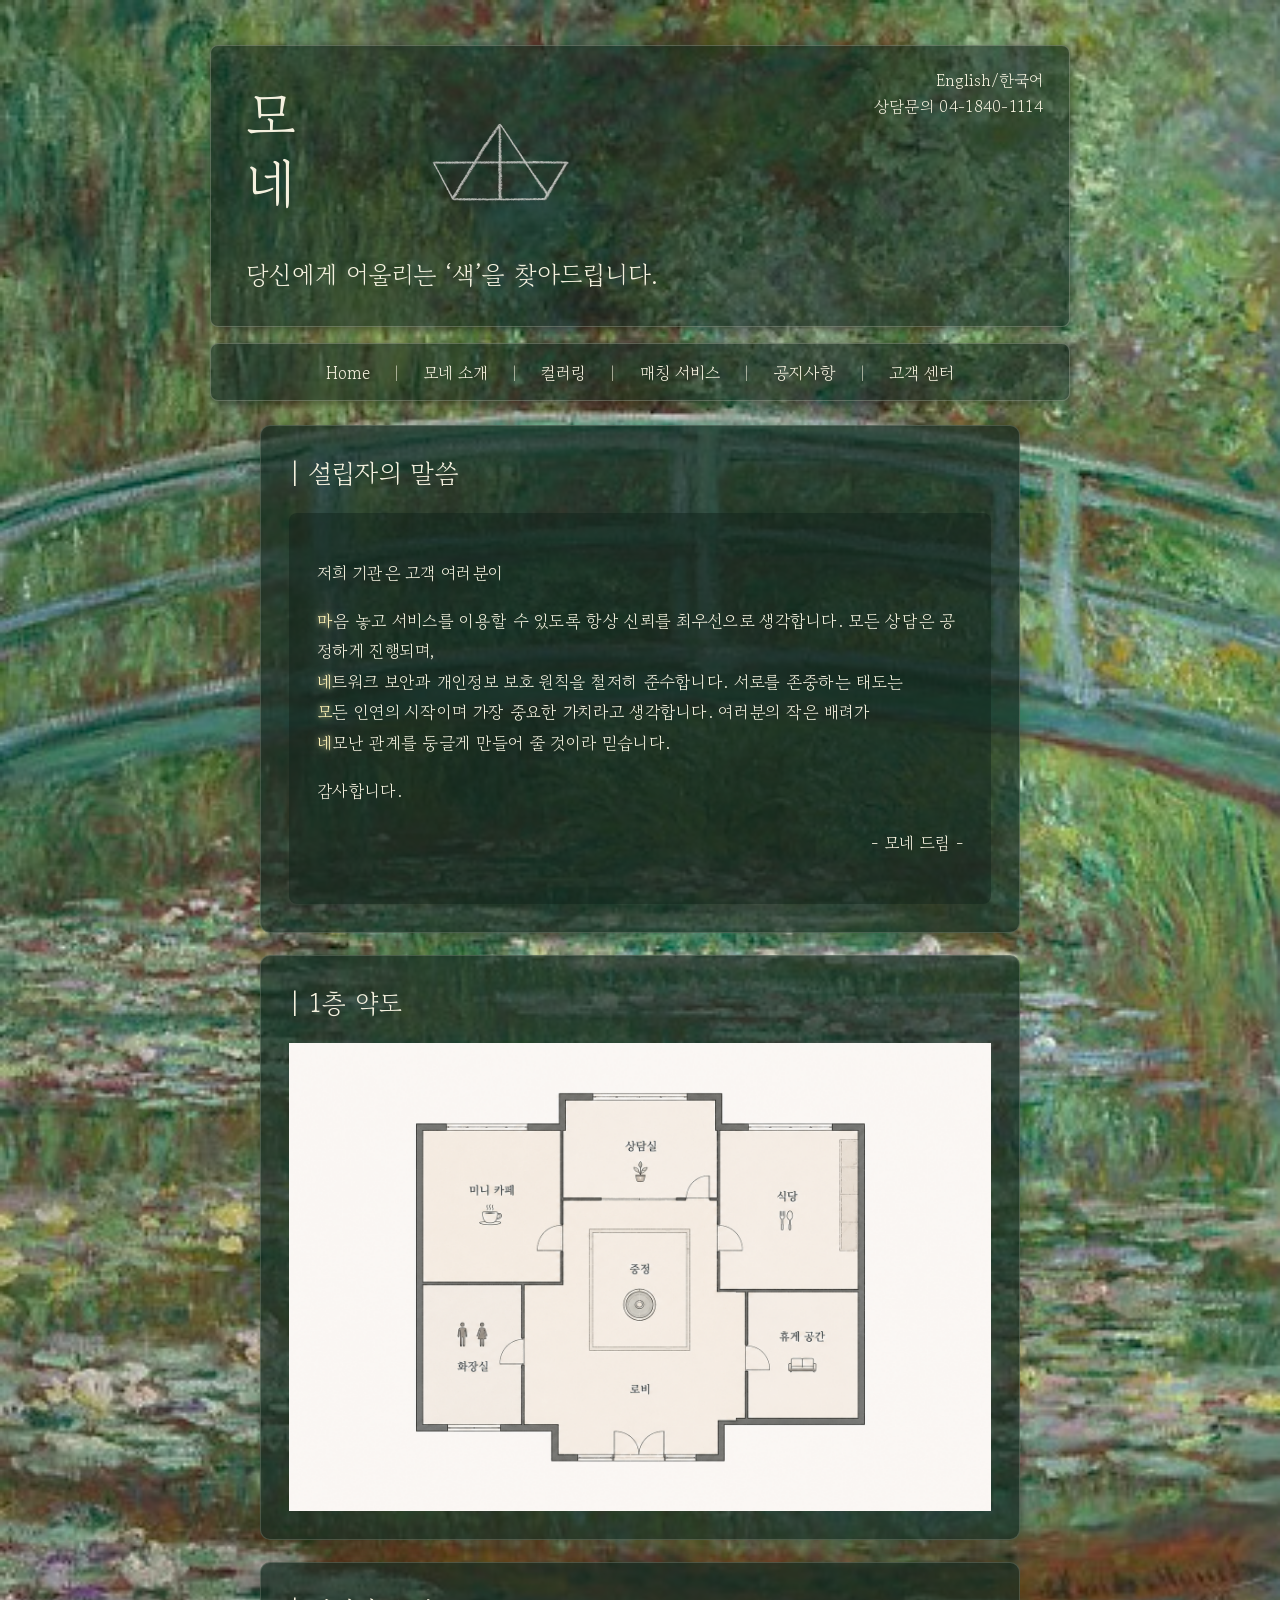
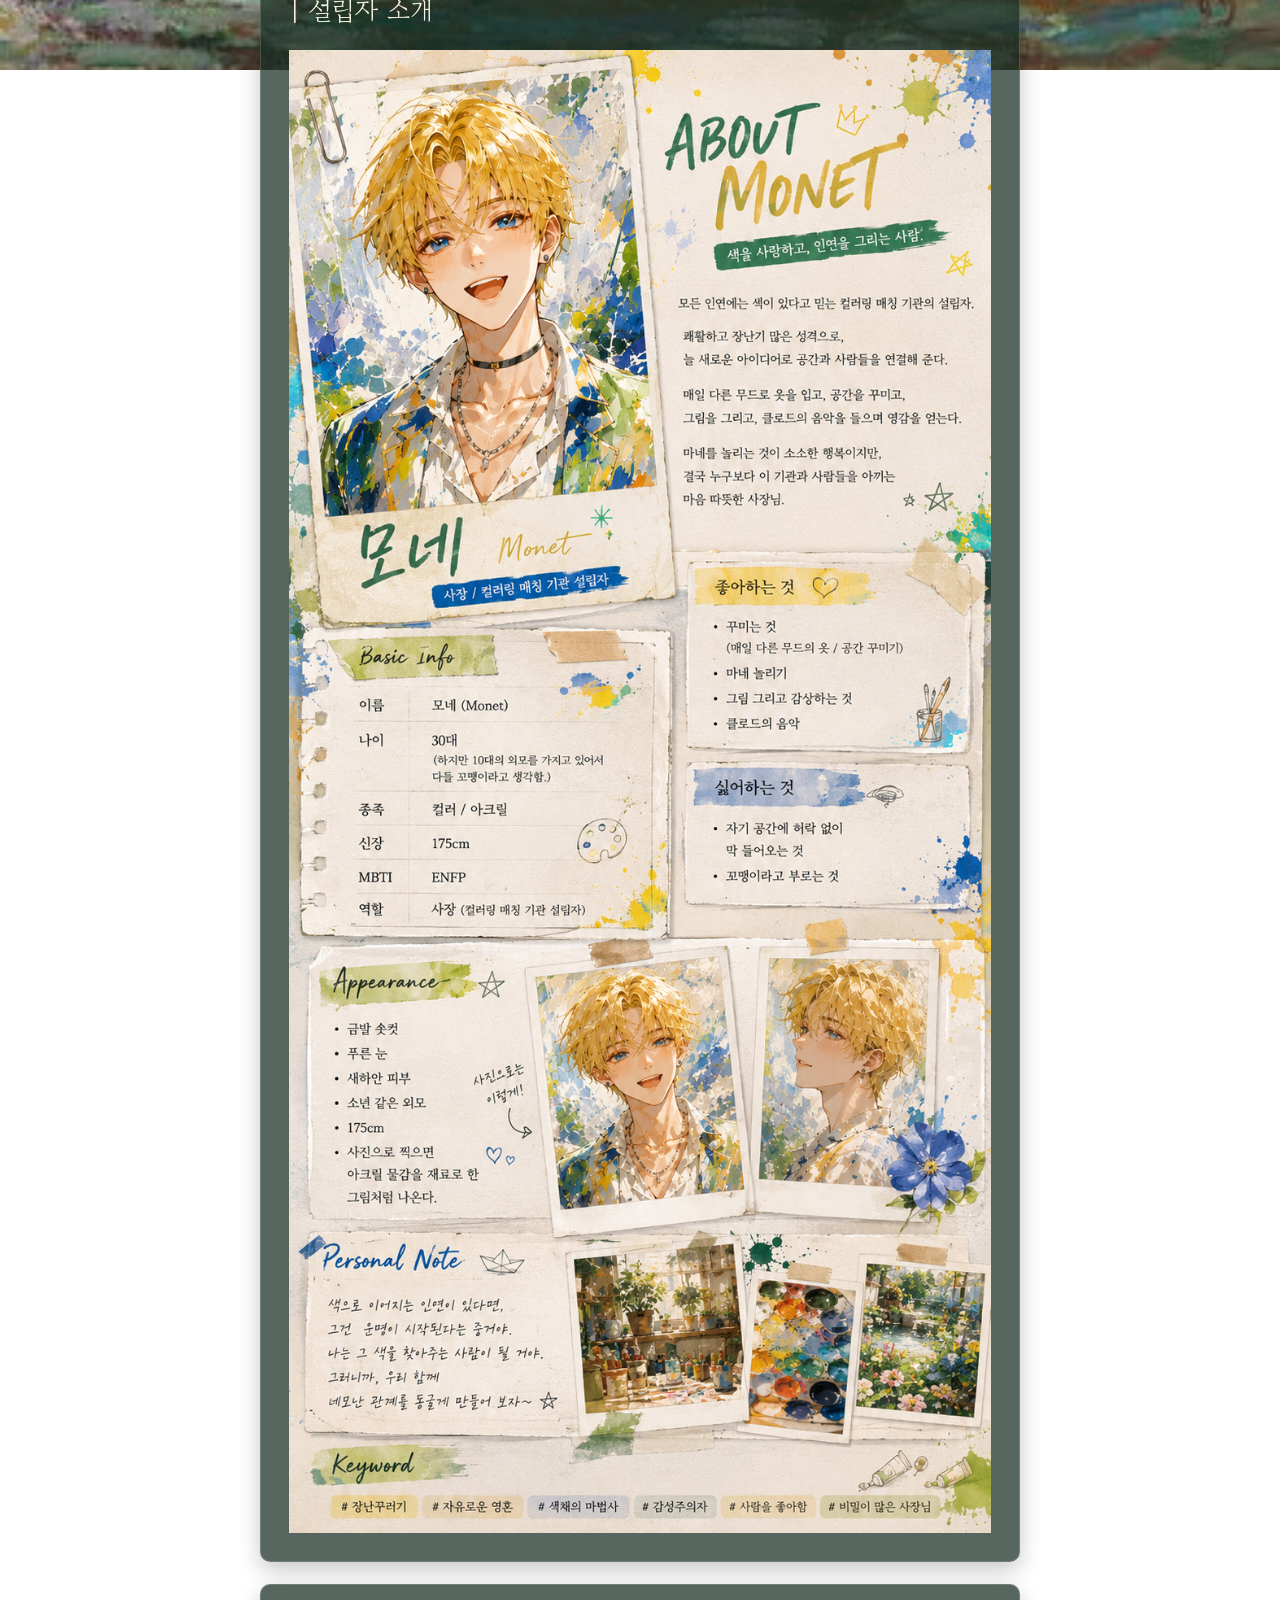
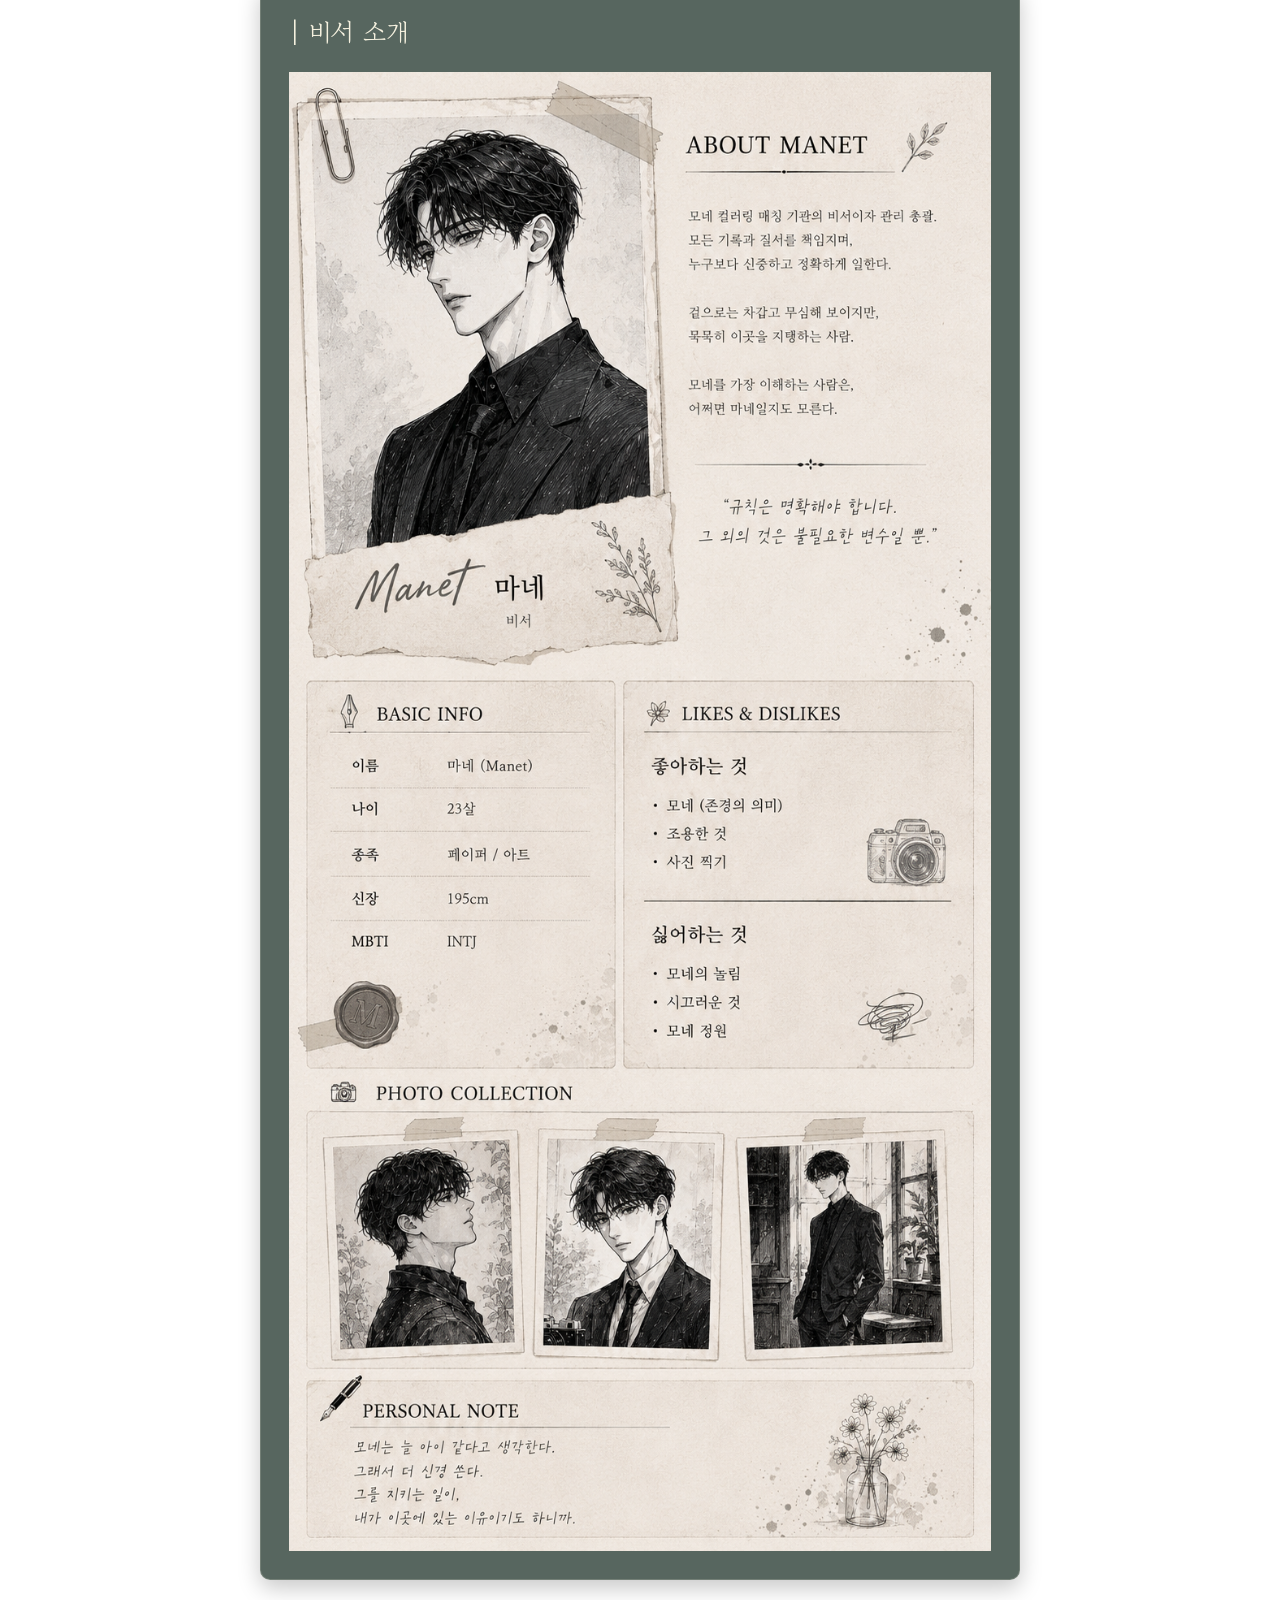
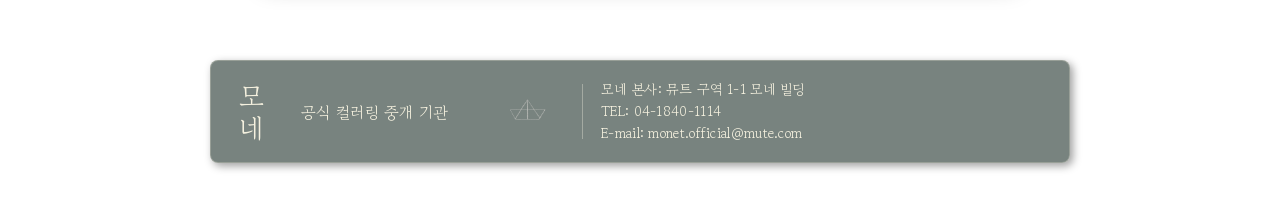
==== about.html @ 0fcdbda3 "Create about.html" ====
<!DOCTYPE html>
<html lang="ko">
<head>
  <meta charset="UTF-8" />
  <meta name="viewport" content="width=device-width, initial-scale=1.0" />
  <title>모네 소개</title>

  <link rel="preconnect" href="https://fonts.googleapis.com">
  <link rel="preconnect" href="https://fonts.gstatic.com" crossorigin>
  <link href="https://fonts.googleapis.com/css2?family=Gowun+Batang:wght@400;700&display=swap" rel="stylesheet">

  <link rel="stylesheet" href="style.css" />
</head>

<body>
  <div class="wrap">

    <header class="panel hero">
      <div class="top-info">
        <button onclick="location.href='language.html'">English/한국어</button><br>
        <span>상담문의 04-1840-1114</span>
      </div>

      <div class="main-logo">모<br>네</div>
      <img class="boat-icon" src="./monet-project/assets/icons/icon-boat.png" alt="종이배">
      <p class="slogan">당신에게 어울리는 ‘색’을 찾아드립니다.</p>
    </header>

    <nav class="panel nav">
      <button onclick="location.href='index.html'">Home</button><span>|</span>
      <button onclick="location.href='about.html'">모네 소개</button><span>|</span>
      <button onclick="location.href='coloring.html'">컬러링</button><span>|</span>
      <button onclick="location.href='matching.html'">매칭 서비스</button><span>|</span>
      <button onclick="location.href='notice.html'">공지사항</button><span>|</span>
      <button onclick="location.href='center.html'">고객 센터</button>
    </nav>

    <section class="monet-about-section">

      <div class="monet-about-card">
        <h2>| 설립자의 말씀</h2>

        <div class="founder-text">
          <p>저희 기관은 고객 여러분이</p>

          <p>
            <span class="secret-spark">마</span>음 놓고 서비스를 이용할 수 있도록 항상 신뢰를 최우선으로 생각합니다.
            모든 상담은 공정하게 진행되며,<br>
            <span class="secret-spark">네</span>트워크 보안과 개인정보 보호 원칙을 철저히 준수합니다.
            서로를 존중하는 태도는<br>
            <span class="secret-spark">모</span>든 인연의 시작이며 가장 중요한 가치라고 생각합니다.
            여러분의 작은 배려가<br>
            <span class="secret-spark">네</span>모난 관계를 둥글게 만들어 줄 것이라 믿습니다.
          </p>

          <p>감사합니다.</p>
          <p class="founder-sign">- 모네 드림 -</p>
        </div>
      </div>

      <div class="monet-about-card">
        <h2>| 1층 약도</h2>
        <div class="image-frame">
          <img src="./monet-project/assets/map/1f-map.png" alt="1층 약도">
        </div>
      </div>

      <div class="monet-about-card">
        <h2>| 설립자 소개</h2>
        <div class="image-frame">
          <img src="./monet-project/assets/profile/profile-monet.png" alt="모네 프로필">
        </div>
      </div>

      <div class="monet-about-card">
        <h2>| 비서 소개</h2>
        <div class="image-frame">
          <img src="./monet-project/assets/profile/profile-manet.png" alt="마네 프로필">
        </div>
      </div>

    </section>

    <footer class="panel footer">
      <div class="footer-logo">모<br>네</div>
      <div>공식 컬러링 중개 기관</div>
      <img class="footer-boat" src="./monet-project/assets/icons/icon-boat.png" alt="">
      <div class="footer-line"></div>
      <div class="footer-info">
        모네 본사: 뮤트 구역 1-1 모네 빌딩<br>
        TEL: 04-1840-1114<br>
        E-mail: monet.official@mute.com
      </div>
    </footer>

  </div>
</body>
</html>
---- style.css ----
* {
  box-sizing: border-box;
}

body {
  margin: 0;
  background: url("monet-project/assets/background/bg-home.png") center top / cover fixed no-repeat;
  font-family: "Gowun Batang", "Batang", serif;
  color: #f5f1df;
  letter-spacing: 0.3px;
}

.wrap {
  width: 860px;
  margin: 45px auto;
}

.panel {
  background: rgba(15, 34, 27, 0.56);
  border: 1px solid rgba(245, 241, 223, 0.25);
  border-radius: 8px;
  box-shadow: 3px 3px 8px rgba(0,0,0,0.38);
}

.hero {
  height: 282px;
  position: relative;
  padding: 35px;
}

.main-logo {
  font-size: 56px;
  line-height: 1.22;
  font-weight: 400;
}

.boat-icon {
  position: absolute;
  left: 160px;
  top: 40px;
  width: 250px;
  opacity: 0.78;
}

.top-info {
  position: absolute;
  right: 26px;
  top: 22px;
  text-align: right;
  font-size: 16px;
  line-height: 1.6;
}

button {
  font-family: inherit;
}

.top-info button,
.nav button,
.link-btn {
  color: inherit;
  background: none;
  border: 0;
  padding: 0;
  cursor: pointer;
  font-size: inherit;
}

.top-info button:hover,
.nav button:hover,
.link-btn:hover {
  text-decoration: underline;
}

.slogan {
  position: absolute;
  left: 35px;
  bottom: 34px;
  margin: 0;
  font-size: 25px;
}

.nav {
  height: 58px;
  margin-top: 16px;
  display: flex;
  justify-content: center;
  align-items: center;
  gap: 23px;
}

.nav button {
  font-size: 17px;
}

.nav span {
  opacity: 0.6;
}

.two-column {
  margin-top: 18px;
  display: grid;
  grid-template-columns: 1.08fr 0.92fr;
  gap: 18px;
}

.box {
  min-height: 230px;
  padding: 22px;
}

h2 {
  margin: 0 0 17px 0;
  font-size: 27px;
  font-weight: 400;
  position: relative;
}

.player-card {
  height: 154px;
  padding: 17px;
  border-radius: 8px;
  background: rgba(224, 235, 218, 0.68);
  color: #24372d;
  display: flex;
  gap: 18px;
  align-items: center;
}

.album-cover {
  width: 122px;
  height: 122px;
  object-fit: cover;
  flex-shrink: 0;
}

.player-info {
  flex: 1;
}

.song-title {
  font-size: 29px;
  margin-bottom: 6px;
}

.composer {
  font-size: 14px;
  text-align: right;
  margin-bottom: 16px;
}

.progress {
  width: 100%;
  height: 4px;
  background: rgba(20, 39, 30, 0.38);
  cursor: pointer;
  overflow: hidden;
}

.progress-fill {
  width: 0%;
  height: 100%;
  background: #1d362a;
}

.controls {
  margin-top: 12px;
  text-align: center;
}

.controls button {
  font-size: 20px;
  color: #24372d;
  background: transparent;
  border: 0;
  cursor: pointer;
  margin: 0 8px;
}

.join-list {
  margin: 0;
  padding-left: 24px;
}

.join-list li {
  margin-bottom: 20px;
  font-size: 17px;
}

.link-btn {
  text-decoration: underline;
}

.small-note {
  margin-top: 20px;
  font-size: 12.5px;
  line-height: 1.9;
  opacity: 0.84;
}

.guide-area {
  margin-top: 18px;
  padding: 24px;
}

.inner-box {
  background: rgba(10, 27, 21, 0.46);
  border: 1px solid rgba(244, 240, 223, 0.14);
  border-radius: 8px;
  padding: 20px 27px;
}

.inner-box ul {
  margin: 0;
  padding-left: 24px;
}

.inner-box li {
  margin-bottom: 12px;
  font-size: 15.5px;
  line-height: 1.75;
}

.footer {
  margin-top: 18px;
  min-height: 102px;
  padding: 18px 28px;
  display: grid;
  grid-template-columns: 44px 175px 70px 1px 1fr;
  gap: 18px;
  align-items: center;
}

.footer-logo {
  font-size: 28px;
  line-height: 1.15;
}

.footer-boat {
  width: 65px;
  opacity: 0.68;
}

.footer-line {
  width: 1px;
  height: 55px;
  background: rgba(244, 240, 223, 0.36);
}

.footer-info {
  font-size: 14px;
  line-height: 1.55;
}

@media (max-width: 900px) {
  .wrap {
    width: 94%;
  }

  .two-column {
    grid-template-columns: 1fr;
  }

  .nav {
    height: auto;
    flex-wrap: wrap;
    padding: 14px 10px;
  }

  .footer {
    grid-template-columns: 1fr;
  }

  .footer-boat,
  .footer-line {
    display: none;
  }
}

.top-info a,
.top-info a:visited {
  color: #f5f1df;
  text-decoration: none;
}

@media (max-width: 900px) {
  .boat-icon {
    left: 50%;
    top: 55px;
    width: 180px;
    transform: translateX(-50%);
  }
}

/*==========================
LOGIN
==========================*/

#loginOverlay,
#errorOverlay,
#loadingOverlay{

position:fixed;
left:0;
top:0;

width:100%;
height:100%;

display:flex;
justify-content:center;
align-items:center;

background:url("./monet-project/assets/background/bg-home.png")
center/cover;

z-index:99999;

}

#errorOverlay,
#loadingOverlay{

display:none;

}

.login-card,
.error-card,
.loading-card{

width:520px;

padding:40px;

background:rgba(35,45,35,.72);

backdrop-filter:blur(8px);

border-radius:16px;

color:#efe7d3;

box-shadow:0 0 30px rgba(0,0,0,.25);

}

.login-title{

display:flex;

align-items:center;

gap:20px;

margin-bottom:20px;

}

.login-logo{

font-size:58px;

line-height:1;

}

.login-boat{

width:110px;

opacity:.9;

}

.login-text{

margin-bottom:30px;

font-size:22px;

line-height:1.5;

}

.login-row{

display:flex;

align-items:center;

gap:15px;

margin:18px 0;

}

.login-row label{

width:80px;

}

.login-row input{

flex:1;

background:transparent;

border:1px solid #ddd;

color:white;

padding:10px;

border-radius:8px;

}

.login-row button{

padding:10px 20px;

background:rgba(255,255,255,.12);

border:1px solid rgba(255,255,255,.3);

color:white;

border-radius:8px;

cursor:pointer;

}

#captchaText{

padding:10px 20px;

background:#efe6d2;

color:#222;

font-weight:bold;

letter-spacing:8px;

}

#loginBtn{

margin-top:25px;

width:100%;

padding:14px;

font-size:20px;

cursor:pointer;

background:#ece2ca;

border:none;

border-radius:8px;

}

.error-card{

background:rgba(140,40,40,.82);

}

.loading-card{

text-align:center;

}

.loadingBoat{

width:90px;

margin-bottom:15px;

}

progress{

width:100%;

height:18px;

}
/* 모바일 로그인 화면 보정 */
@media (max-width: 700px) {
  .login-card {
    width: 88%;
    max-height: 88vh;
    overflow-y: auto;
    padding: 28px 22px;
  }

  .login-logo {
    font-size: 42px;
  }

  .login-boat {
    width: 110px;
  }

  .login-text {
    font-size: 18px;
    margin-bottom: 22px;
  }

  .login-row {
    display: grid;
    grid-template-columns: 70px 1fr;
    gap: 10px;
    margin: 10px 0 !important;
  }

  .login-row label {
    width: auto;
    font-size: 18px;
  }

  .login-row button {
    padding: 9px 12px;
    font-size: 16px;
  }

  .login-row input {
    min-width: 0;
    font-size: 16px;
  }

  #captchaText {
    letter-spacing: 5px;
    padding: 9px 12px;
    font-size: 16px;
  }

  #refreshCaptcha {
    padding: 8px 10px;
  }

  #loginBtn {
    font-size: 18px;
    padding: 12px;
  }

  .error-card,
  .loading-card {
    width: 82%;
    padding: 30px 24px;
  }
}

/* 선택된 버튼 표시 */
.raceBtn.active,
.groupBtn.active {
  background: rgba(245, 241, 223, 0.32);
  border-color: rgba(245, 241, 223, 0.9);
  box-shadow: 0 0 10px rgba(245, 241, 223, 0.25);
  color: #fff8df;
}
/* 모바일 로그인창 정리 */
@media (max-width: 700px) {
  .login-card {
    width: 88%;
    max-height: 86vh;
    overflow-y: auto;
    padding: 32px 26px;
  }

  .login-title {
    gap: 18px;
    margin-bottom: 24px;
  }

  .login-logo {
    font-size: 46px;
  }

  .login-boat {
    width: 110px;
  }

  .login-text {
    font-size: 22px;
    line-height: 1.55;
    margin-bottom: 32px;
  }

  .login-row {
    display: block;
    margin: 22px 0;
  }

  .login-row label {
    display: block;
    width: auto;
    margin-bottom: 10px;
    font-size: 22px;
  }

  .login-row input {
    width: 100%;
    height: 48px;
    font-size: 20px;
  }

  .login-row button {
    width: calc(50% - 6px);
    height: 48px;
    margin-right: 8px;
    margin-bottom: 10px;
    font-size: 20px;
  }

  .login-row button:nth-of-type(2) {
    margin-right: 0;
  }

  .login-card small {
    display: block;
    margin: 6px 0 20px;
    font-size: 16px;
    color: #f5e7ad;
  }

  #captchaText {
    display: inline-flex;
    width: calc(72% - 8px);
    height: 50px;
    align-items: center;
    justify-content: center;
    font-size: 21px;
    letter-spacing: 8px;
  }

  #refreshCaptcha {
    width: 26%;
    height: 50px;
    margin: 0 0 10px 8px;
  }

  #captchaInput {
    width: 100%;
    margin-top: 10px;
  }

  #loginBtn {
    width: 100%;
    margin-top: 26px;
    font-size: 22px;
  }

  .error-card,
  .loading-card {
    width: 84%;
    padding: 32px 26px;
  }
}

/* 선택된 버튼 표시 */
.raceBtn.active,
.groupBtn.active {
  background: rgba(245, 241, 223, 0.34) !important;
  border-color: rgba(245, 241, 223, 0.95) !important;
  color: #fff8df !important;
  box-shadow: inset 0 0 10px rgba(255,255,255,0.25),
              0 0 10px rgba(245,241,223,0.18);
}
/* 모바일 본인인증 compact 버전 */
@media screen and (max-width: 700px) {
  #loginOverlay .login-card {
    width: 86vw !important;
    max-height: none !important;
    padding: 24px 24px !important;
    overflow-y: visible !important;
  }

  #loginOverlay .login-title {
    margin-bottom: 14px !important;
  }

  #loginOverlay .login-logo {
    font-size: 42px !important;
  }

  #loginOverlay .login-boat {
    width: 130px !important;
  }

  #loginOverlay .login-text {
    font-size: 19px !important;
    line-height: 1.45 !important;
    margin-bottom: 20px !important;
  }

  #loginOverlay .login-row {
    display: grid !important;
    grid-template-columns: 72px 1fr 1fr !important;
    gap: 8px !important;
    align-items: center !important;
    margin: 13px 0 !important;
  }

  #loginOverlay .login-row label {
    width: 72px !important;
    font-size: 20px !important;
    margin: 0 !important;
  }

  #loginOverlay .login-row input {
    grid-column: 2 / 4 !important;
    height: 42px !important;
    font-size: 17px !important;
  }

  #loginOverlay .raceBtn,
  #loginOverlay .groupBtn {
    width: 100% !important;
    height: 42px !important;
    font-size: 18px !important;
  }

  #loginOverlay .login-card small {
    display: block !important;
    margin: 6px 0 10px 80px !important;
    font-size: 14px !important;
  }

  #loginOverlay #captchaText {
    grid-column: 2 / 3 !important;
    width: 100% !important;
    height: 42px !important;
    font-size: 18px !important;
    letter-spacing: 5px !important;
  }

  #loginOverlay #refreshCaptcha {
    grid-column: 3 / 4 !important;
    width: 100% !important;
    height: 42px !important;
  }

  #loginOverlay #captchaInput {
    grid-column: 2 / 4 !important;
    width: 100% !important;
    margin-top: 4px !important;
  }

  #loginOverlay #loginBtn {
    margin-top: 18px !important;
    padding: 11px !important;
    font-size: 20px !important;
  }
}
/* 모바일 전체 폰트 축소 */
@media screen and (max-width:700px){

  /* 안내문 */
  #loginOverlay .login-text{
      font-size:17px !important;
      line-height:1.45;
  }

  /* 라벨 (성명, 종족...) */
  #loginOverlay .login-row label{
      font-size:16px !important;
  }

  /* 버튼 */
  #loginOverlay .raceBtn,
  #loginOverlay .groupBtn{
      font-size:16px !important;
  }

  /* 입력창 */
  #loginOverlay input{
      font-size:16px !important;
  }

  /* 인증번호 */
  #captchaText{
      font-size:18px !important;
      letter-spacing:4px !important;
  }

  /* 확인 버튼 */
  #loginBtn{
      font-size:18px !important;
  }

  /* 안내 문구 */
  #loginOverlay small{
      font-size:13px !important;
  }

  /* 모네 글씨 */
  .login-logo{
      font-size:38px !important;
  }
}
#loginBtn{
    display:block;
    margin:28px auto 0;
    background:transparent;
    border:none;
    color:#f6f0df;
    font-size:22px;
    font-family:'Gowun Batang', serif;
    letter-spacing:2px;
    cursor:pointer;
    transition:.25s;
}

#loginBtn::after{
    content:"";
    display:block;
    width:60px;
    height:1px;
    margin:6px auto 0;
    background:#f6f0df;
    transition:.25s;
}

#loginBtn:hover{
    opacity:.75;
}

#loginBtn:hover::after{
    width:90px;
}
#loadingOverlay .loading-card {
  width: 360px !important;
  padding: 34px 36px !important;
  border-radius: 14px !important;
  background: rgba(20, 39, 31, 0.68) !important;
  border: 1px solid rgba(246, 240, 223, 0.25) !important;
  backdrop-filter: blur(8px) !important;
}

#loadingOverlay .loadingBoat {
  width: 115px !important;
  opacity: 0.86;
}

#loadingOverlay h3 {
  margin: 12px 0 16px !important;
  font-weight: 400 !important;
  letter-spacing: 1px !important;
}

#loadingOverlay progress {
  appearance: none;
  -webkit-appearance: none;
  width: 100% !important;
  height: 16px !important;
  border: 1px solid rgba(246, 240, 223, 0.55) !important;
  border-radius: 999px !important;
  overflow: hidden !important;
  background: rgba(246, 240, 223, 0.12) !important;
}

#loadingOverlay progress::-webkit-progress-bar {
  background: rgba(246, 240, 223, 0.12);
}

#loadingOverlay progress::-webkit-progress-value {
  background: linear-gradient(
    90deg,
    rgba(246, 240, 223, 0.45),
    rgba(246, 240, 223, 0.95)
  );
  border-radius: 999px;
}
/* ===== 모네 소개 페이지 ===== */

.monet-about-section {
  width: min(92%, 760px);
  margin: 24px auto 80px;
}

.monet-about-card {
  width: 100%;
  margin: 22px auto;
  padding: 28px;
  border-radius: 10px;
  background: rgba(23, 43, 34, 0.72);
  border: 1px solid rgba(245, 241, 223, 0.18);
  box-shadow: 0 8px 22px rgba(0,0,0,0.22);
  overflow: hidden;
}

.monet-about-card h2 {
  margin: 0 0 22px;
  color: #f5f1df;
  font-size: 26px;
  font-weight: 400;
}

.founder-text {
  padding: 28px;
  border-radius: 8px;
  background: rgba(16, 34, 27, 0.48);
  color: #f5f1df;
  line-height: 1.8;
  font-size: 17px;
  overflow: hidden;
}

.founder-sign {
  text-align: right;
  margin-top: 22px;
}

.secret-spark {
  color: #fff4b8;
  text-shadow:
    0 0 5px rgba(255,244,184,0.8),
    0 0 12px rgba(255,244,184,0.5);
  cursor: pointer;
  animation: secretSpark 1.6s infinite alternate;
}

@keyframes secretSpark {
  from {
    opacity: 0.65;
    text-shadow: 0 0 3px rgba(255,244,184,0.5);
  }
  to {
    opacity: 1;
    text-shadow:
      0 0 8px rgba(255,244,184,0.95),
      0 0 18px rgba(255,244,184,0.6);
  }
}

.image-frame {
  width: 100%;
  background: rgba(245, 241, 223, 0.08);
  overflow: hidden;
  display: flex;
  justify-content: center;
  align-items: center;
}

.image-frame img {
  display: block;
  width: 100%;
  max-width: 100%;
  height: auto;
}

.portrait-frame img {
  width: 100%;
  object-fit: contain;
}

@media screen and (max-width: 700px) {
  .monet-about-section {
    width: 92%;
    margin-top: 18px;
  }

  .monet-about-card {
    padding: 18px;
    margin: 18px auto;
  }

  .monet-about-card h2 {
    font-size: 22px;
  }

  .founder-text {
    padding: 20px;
    font-size: 14px;
    line-height: 1.75;
  }
}
.hidden-page {
  display: none !important;
}

.page-section {
  width: min(92%, 760px);
  margin: 24px auto 80px;
}
.hidden-page {
  display: none !important;
}

#monetAboutSection {
  width: 100%;
  margin: 22px auto 80px;
}

#monetAboutSection.active-page {
  display: block
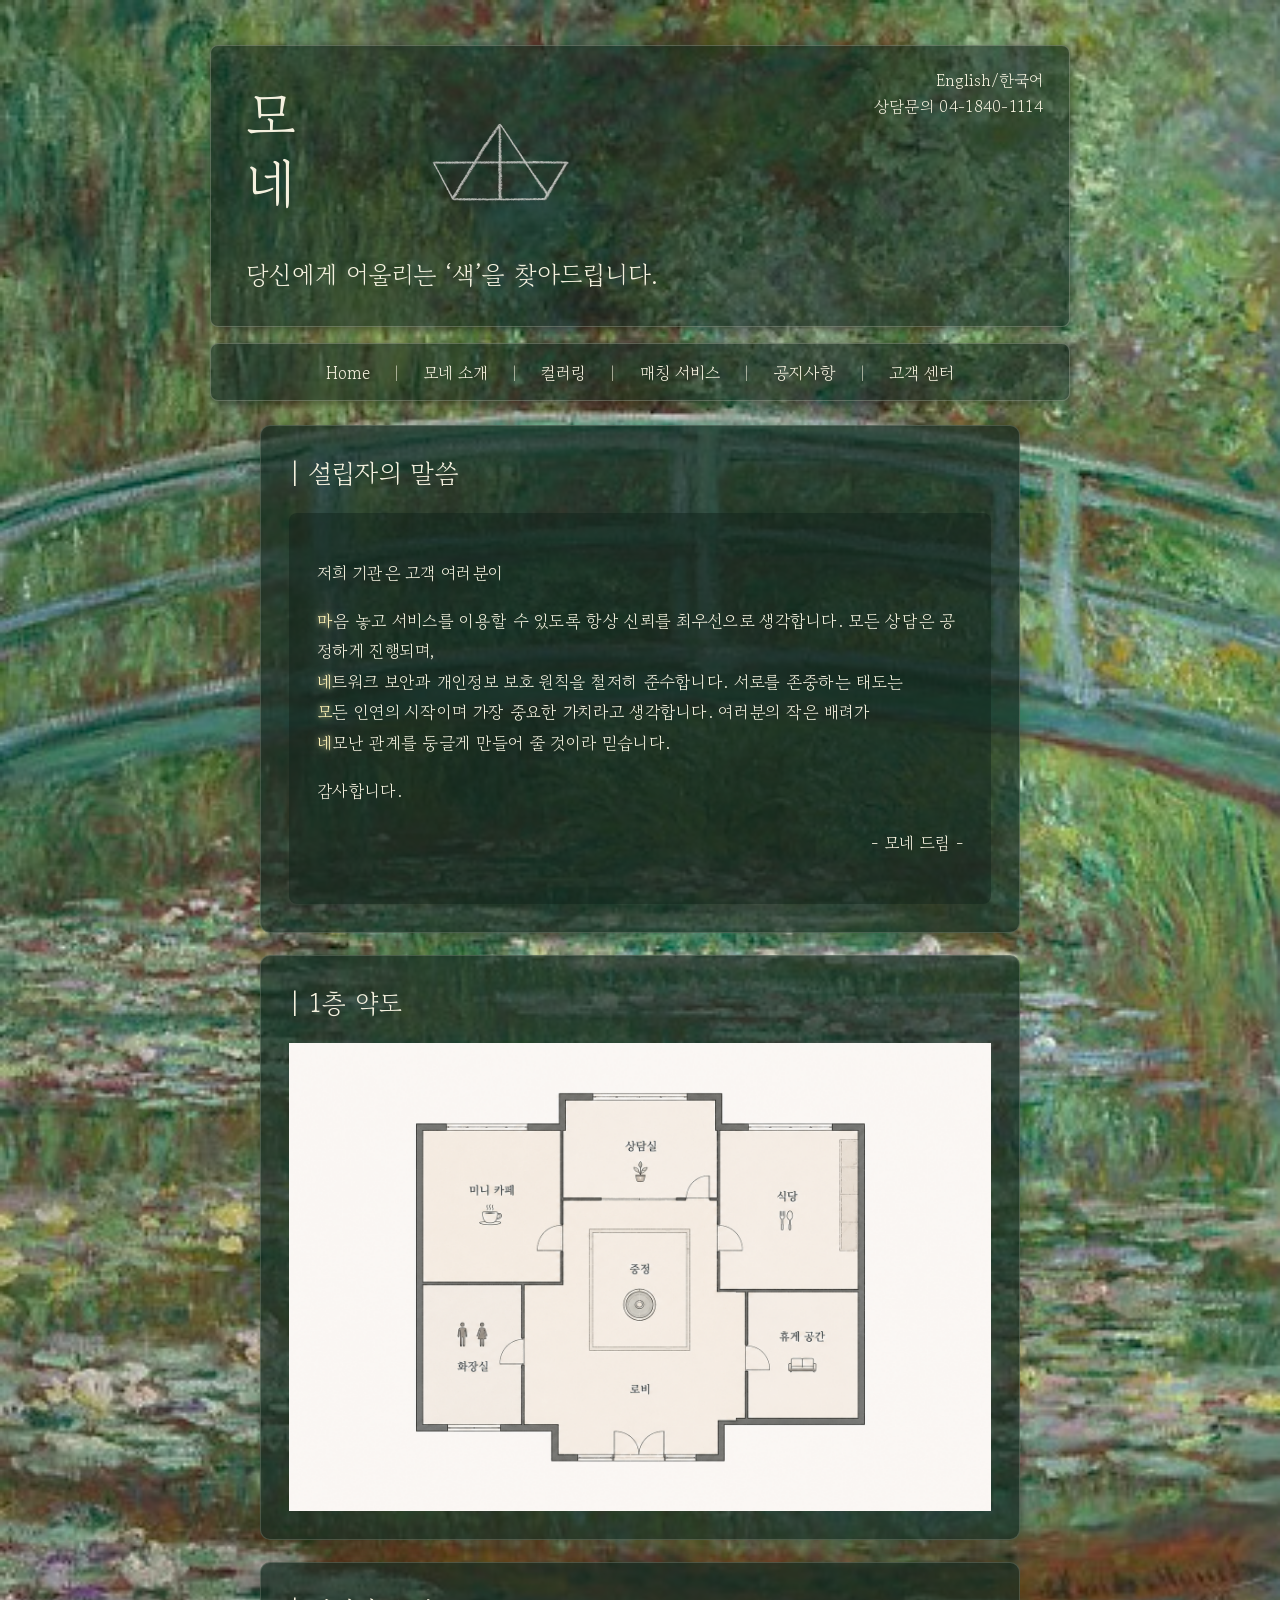
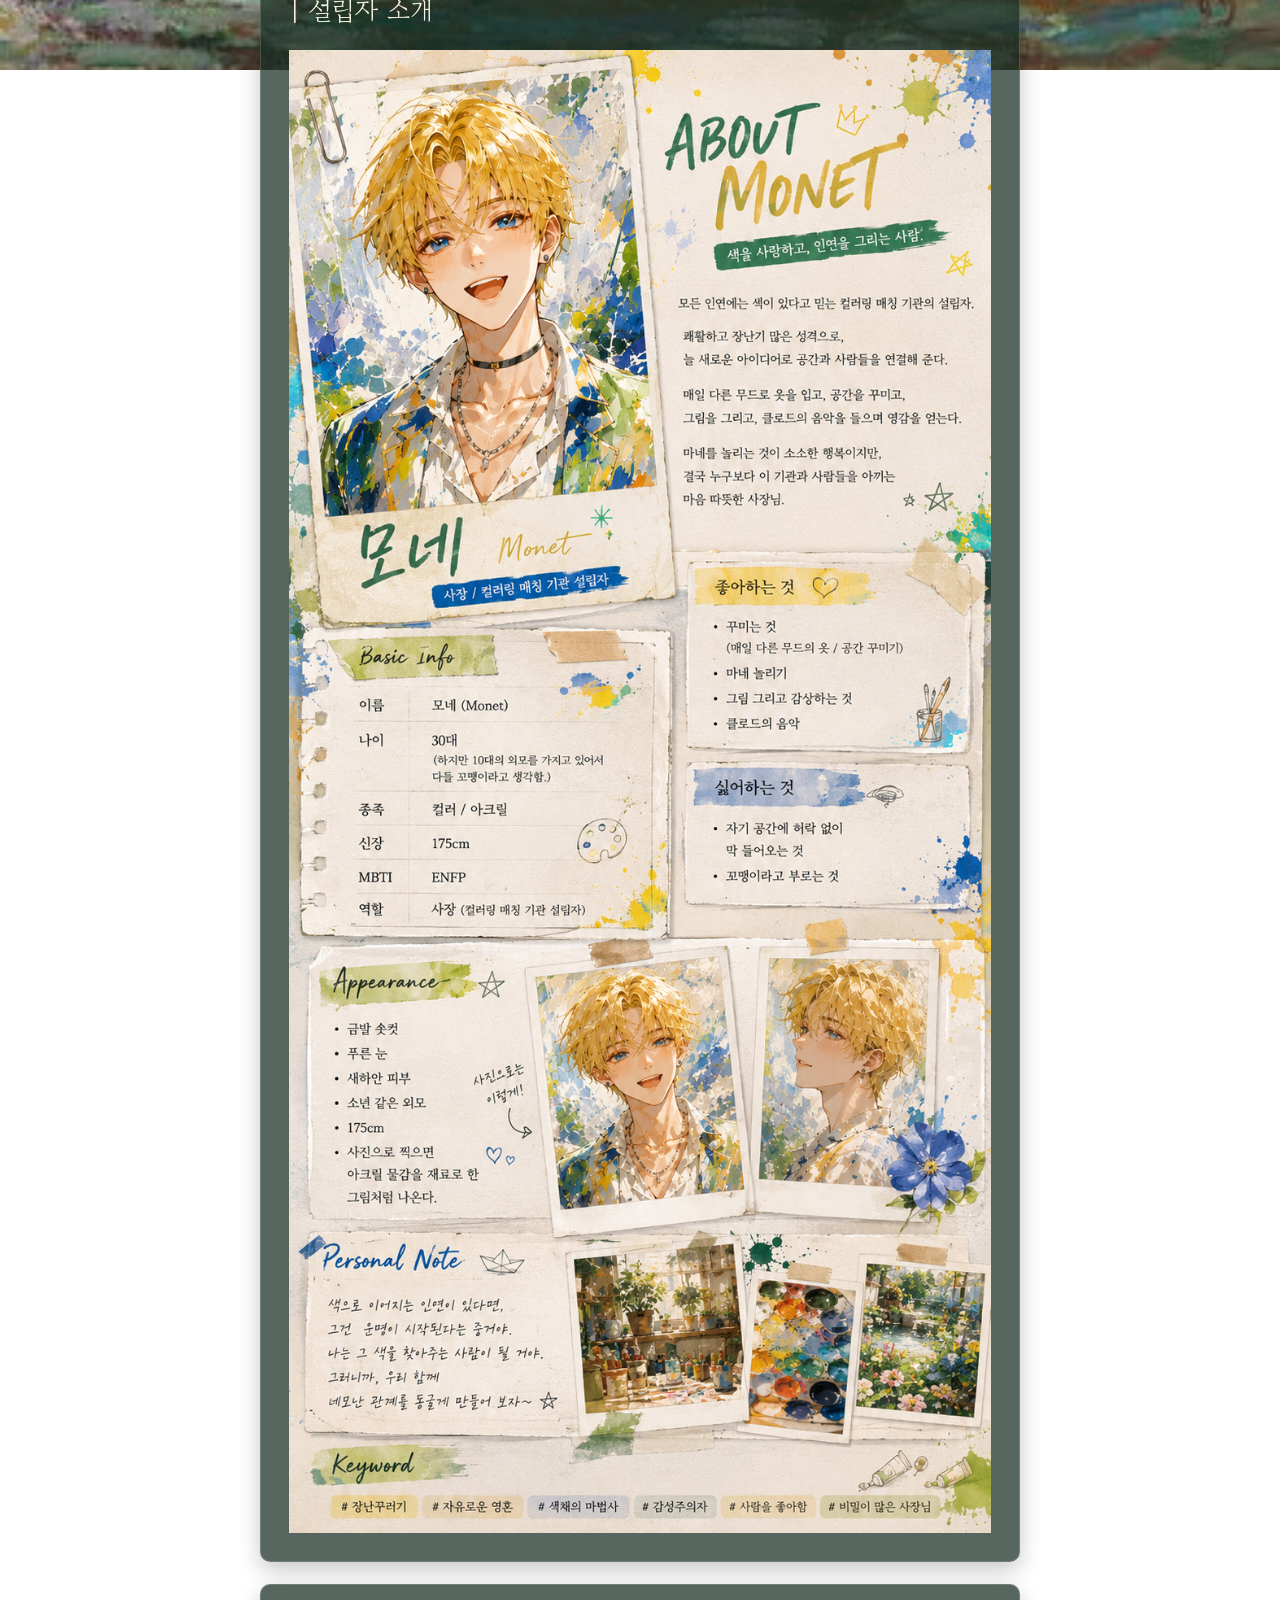
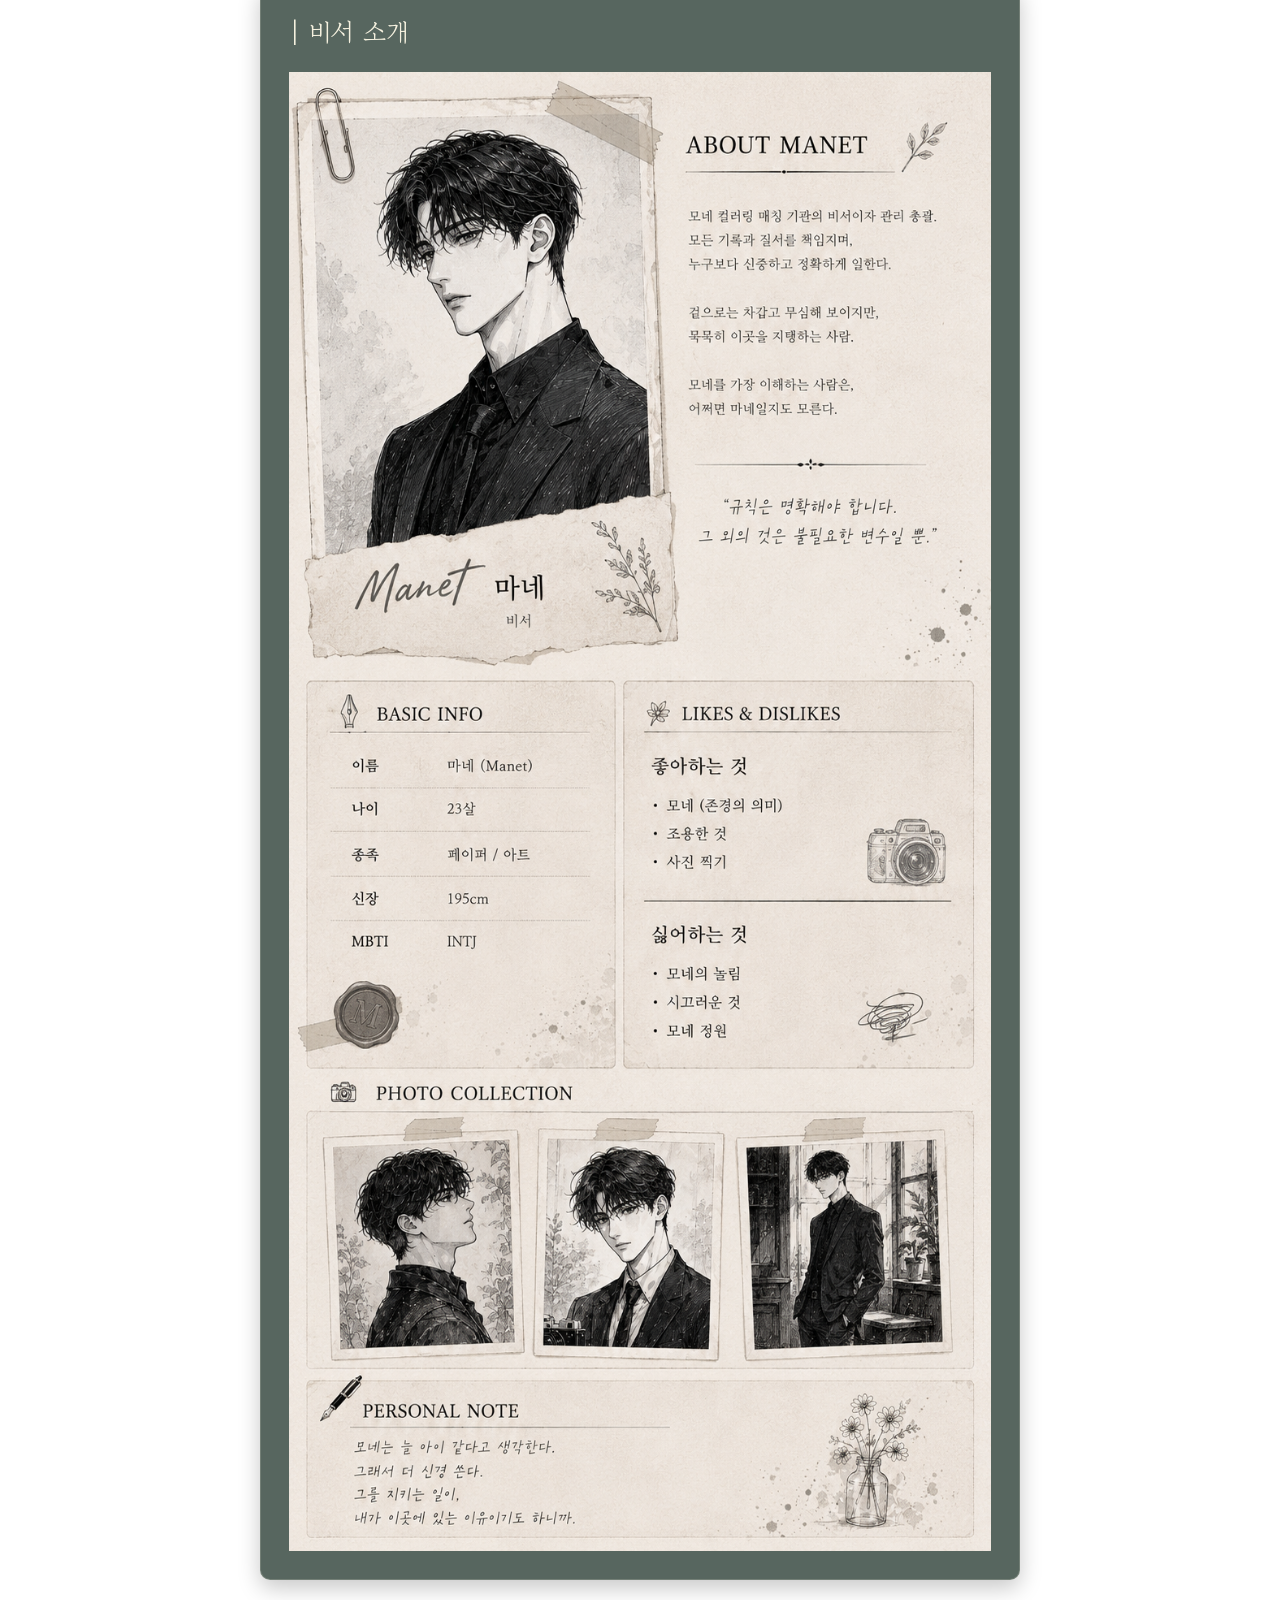
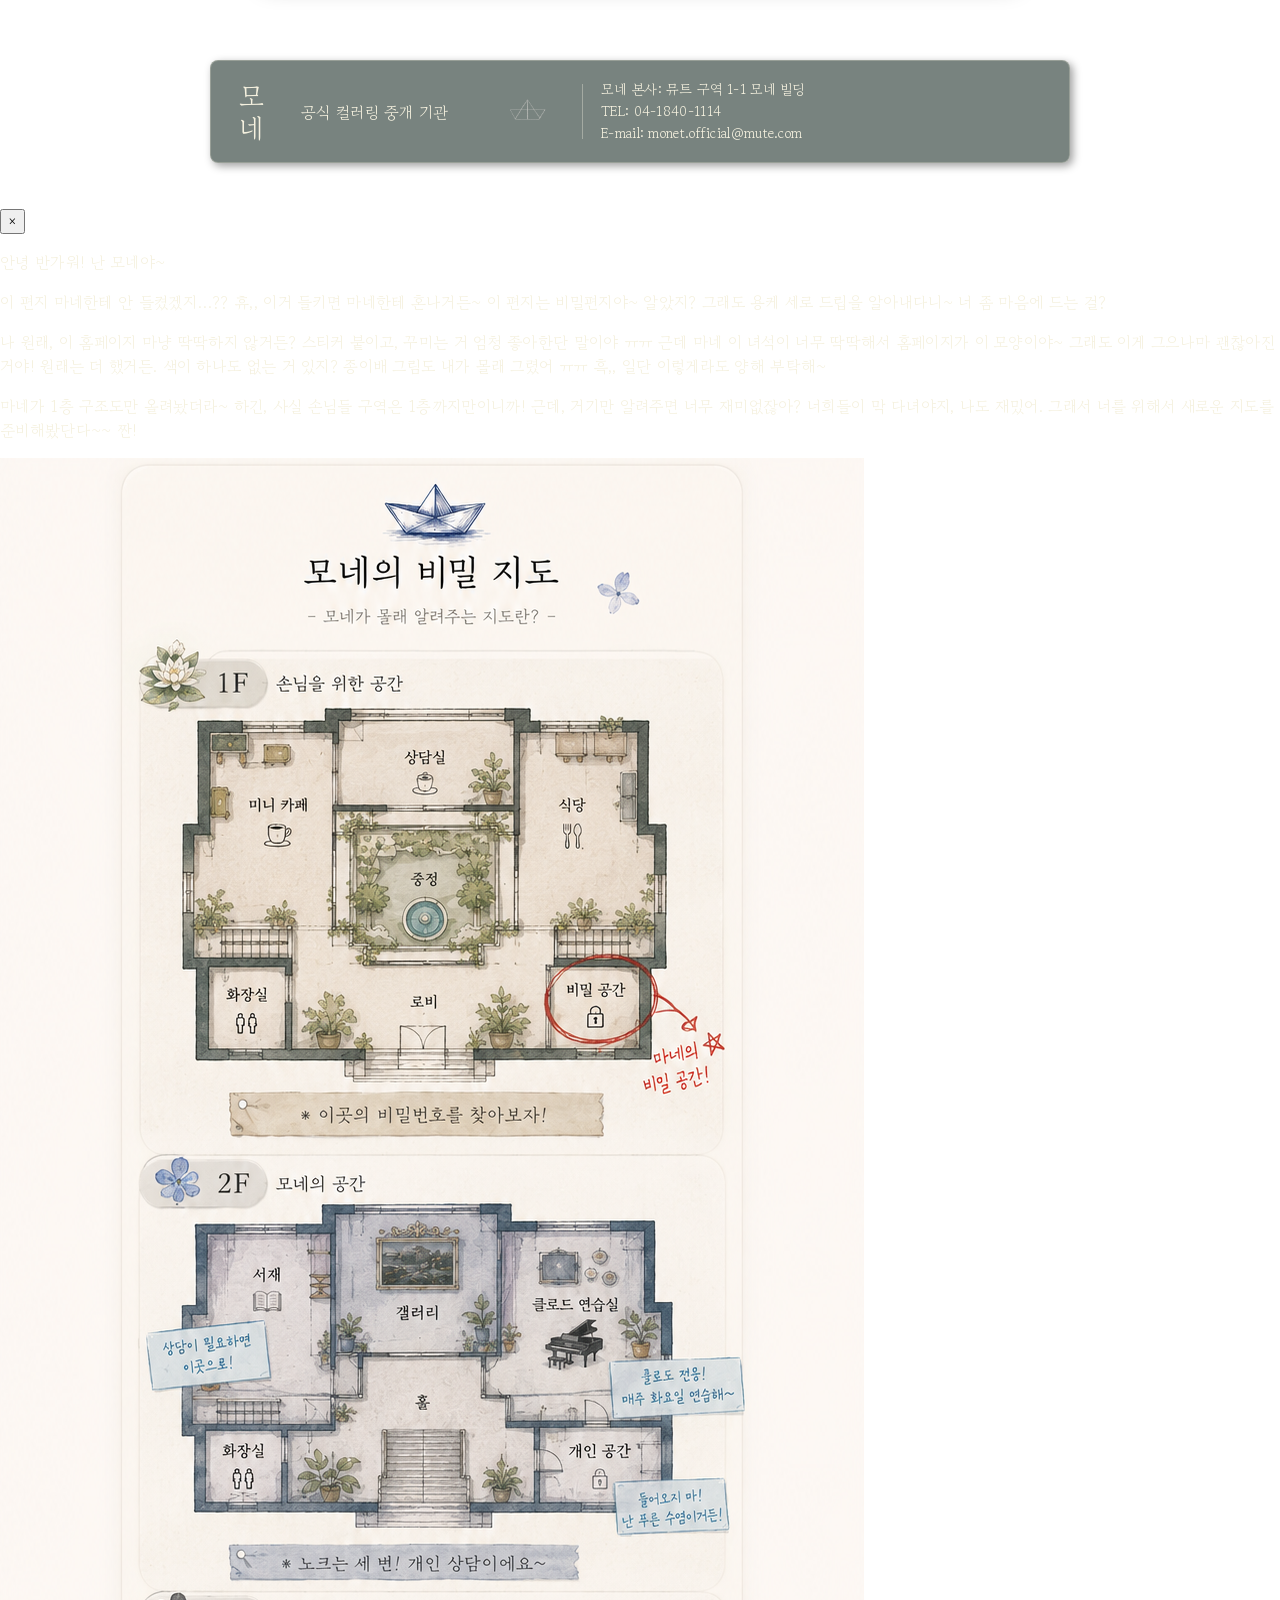
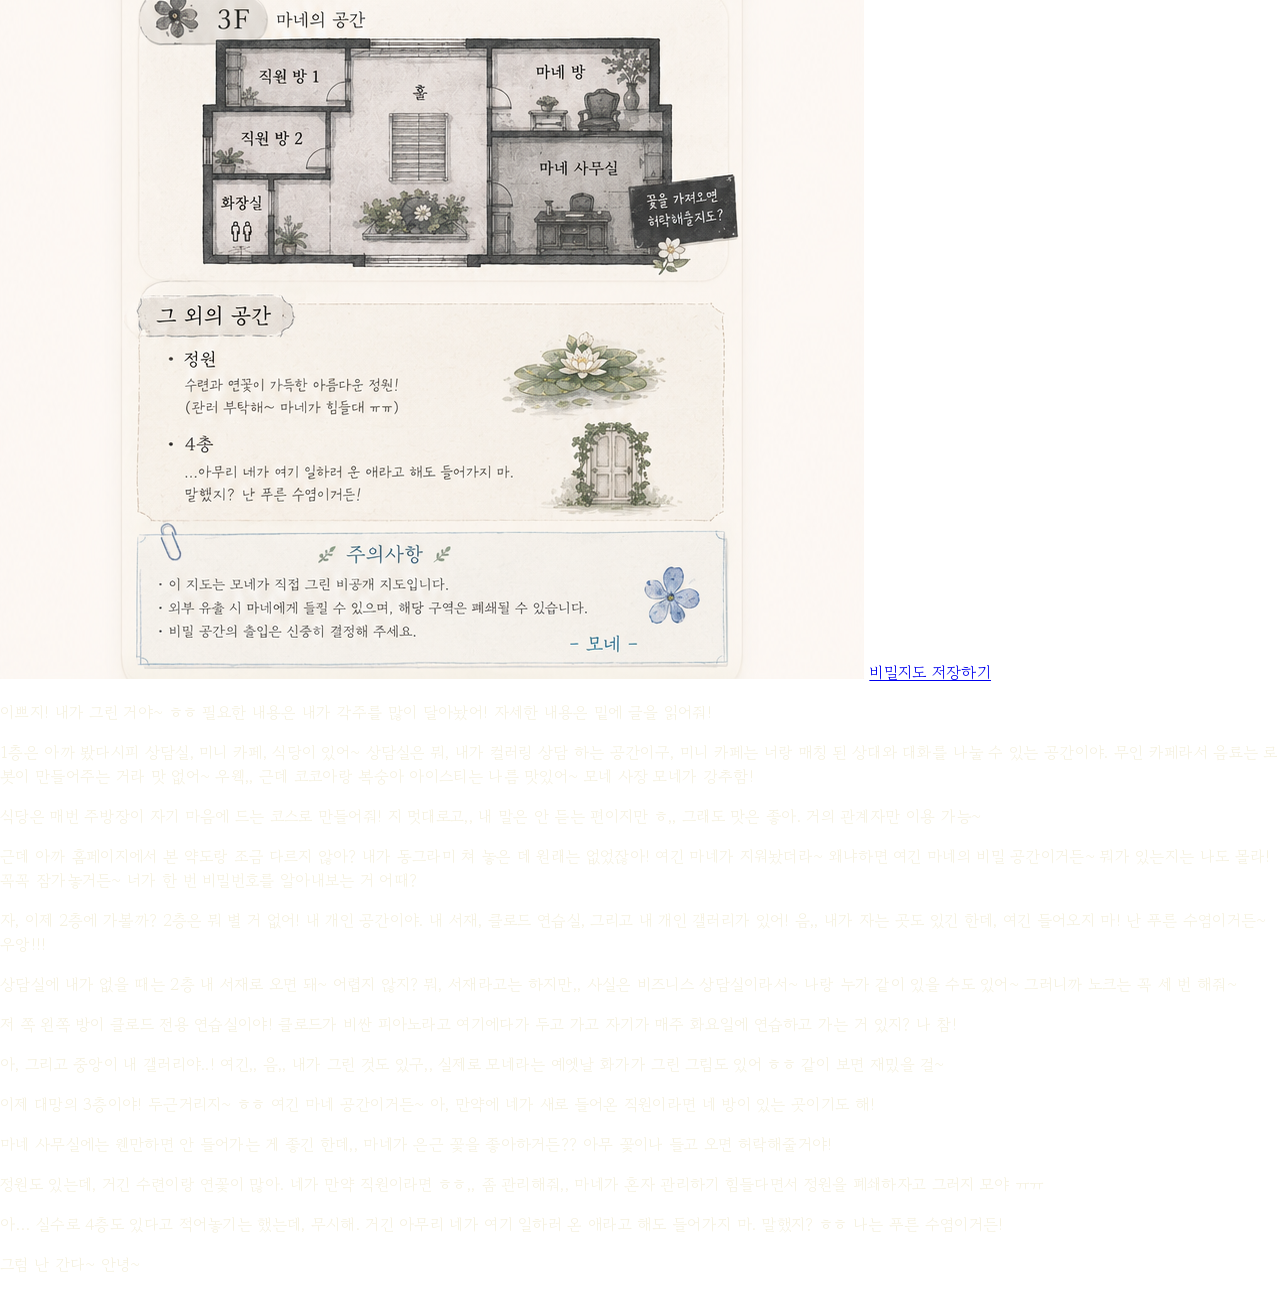
==== commit 258c1755: "Update about.html" ====
--- a/about.html
+++ b/about.html
@@ -94,5 +94,56 @@
     </footer>
 
   </div>
+  <div id="letterPopup" class="letter-popup hidden-letter">
+  <div class="letter-dark"></div>
+
+  <div class="letter-wrap">
+    <button id="closeLetter" class="letter-x">×</button>
+
+    <div class="letter-paper">
+      <div class="letter-content">
+        <p>안녕 반가워! 난 모네야~</p>
+
+        <p>이 편지 마네한테 안 들켰겠지…?? 휴,, 이거 들키면 마네한테 혼나거든~ 이 편지는 비밀편지야~ 알았지? 그래도 용케 세로 드립을 알아내다니~ 너 좀 마음에 드는 걸?</p>
+
+        <p>나 원래, 이 홈페이지 마냥 딱딱하지 않거든? 스티커 붙이고, 꾸미는 거 엄청 좋아한단 말이야 ㅠㅠ 근데 마네 이 녀석이 너무 딱딱해서 홈페이지가 이 모양이야~ 그래도 이게 그으나마 괜찮아진 거야! 원래는 더 했거든. 색이 하나도 없는 거 있지? 종이배 그림도 내가 몰래 그렸어 ㅠㅠ 흑,, 일단 이렇게라도 양해 부탁해~</p>
+
+        <p>마네가 1층 구조도만 올려놨더라~ 하긴, 사실 손님들 구역은 1층까지만이니까! 근데, 거기만 알려주면 너무 재미없잖아? 너희들이 막 다녀야지, 나도 재밌어. 그래서 너를 위해서 새로운 지도를 준비해봤단다~~ 짠!</p>
+
+        <img class="secret-map-img" src="./monet-project/assets/map/monet-secret-map.png" alt="모네의 비밀 지도">
+
+        <a class="map-download" href="./monet-project/assets/map/monet-secret-map.png" download>
+          비밀지도 저장하기
+        </a>
+
+        <p>이쁘지! 내가 그린 거야~ ㅎㅎ 필요한 내용은 내가 각주를 많이 달아놨어! 자세한 내용은 밑에 글을 읽어줘!</p>
+
+        <p>1층은 아까 봤다시피 상담실, 미니 카페, 식당이 있어~ 상담실은 뭐, 내가 컬러링 상담 하는 공간이구, 미니 카페는 너랑 매칭 된 상대와 대화를 나눌 수 있는 공간이야. 무인 카페라서 음료는 로봇이 만들어주는 거라 맛 없어~ 우웩,, 근데 코코아랑 복숭아 아이스티는 나름 맛있어~ 모네 사장 모네가 강추함!</p>
+
+        <p>식당은 매번 주방장이 자기 마음에 드는 코스로 만들어줘! 지 멋대로고,, 내 말은 안 듣는 편이지만 ㅎ,, 그래도 맛은 좋아. 거의 관계자만 이용 가능~</p>
+
+        <p>근데 아까 홈페이지에서 본 약도랑 조금 다르지 않아? 내가 동그라미 쳐 놓은 데 원래는 없었잖아! 여긴 마네가 지워놨더라~ 왜냐하면 여긴 마네의 비밀 공간이거든~ 뭐가 있는지는 나도 몰라! 꼭꼭 잠가놓거든~ 너가 한 번 비밀번호를 알아내보는 거 어때?</p>
+
+        <p>자, 이제 2층에 가볼까? 2층은 뭐 별 거 없어! 내 개인 공간이야. 내 서재, 클로드 연습실, 그리고 내 개인 갤러리가 있어! 음,, 내가 자는 곳도 있긴 한데, 여긴 들어오지 마! 난 푸른 수염이거든~ 우앙!!!</p>
+
+        <p>상담실에 내가 없을 때는 2층 내 서재로 오면 돼~ 어렵지 않지? 뭐, 서재라고는 하지만,, 사실은 비즈니스 상담실이라서~ 나랑 누가 같이 있을 수도 있어~ 그러니까 노크는 꼭 세 번 해줘~</p>
+
+        <p>저 쪽 왼쪽 방이 클로드 전용 연습실이야! 클로드가 비싼 피아노라고 여기에다가 두고 가고 자기가 매주 화요일에 연습하고 가는 거 있지? 나 참!</p>
+
+        <p>아, 그리고 중앙이 내 갤러리야..! 여긴,, 음,, 내가 그린 것도 있구,, 실제로 모네라는 예엣날 화가가 그린 그림도 있어 ㅎㅎ 같이 보면 재밌을 걸~</p>
+
+        <p>이제 대망의 3층이야! 두근거리지~ ㅎㅎ 여긴 마네 공간이거든~ 아, 만약에 네가 새로 들어온 직원이라면 네 방이 있는 곳이기도 해!</p>
+
+        <p>마네 사무실에는 웬만하면 안 들어가는 게 좋긴 한데,, 마네가 은근 꽃을 좋아하거든?? 아무 꽃이나 들고 오면 허락해줄거야!</p>
+
+        <p>정원도 있는데, 거긴 수련이랑 연꽃이 많아. 네가 만약 직원이라면 ㅎㅎ,, 좀 관리해줘,, 마네가 혼자 관리하기 힘들다면서 정원을 폐쇄하자고 그러지 모야 ㅠㅠ</p>
+
+        <p>아… 실수로 4층도 있다고 적어놓기는 했는데, 무시해. 거긴 아무리 네가 여기 일하러 온 애라고 해도 들어가지 마. 말했지? ㅎㅎ 나는 푸른 수염이거든!</p>
+
+        <p>그럼 난 간다~ 안녕~</p>
+      </div>
+    </div>
+  </div>
+</div>
 </body>
 </html>
--- a/style.css
+++ b/style.css
@@ -1004,3 +1004,62 @@
 
 #monetAboutSection.active-page {
   display: block
+/* about.html 전용 */
+.monet-about-section {
+  width: 100%;
+  margin: 22px auto 80px;
+}
+
+.monet-about-card {
+  width: 100%;
+  margin: 22px auto;
+  padding: 28px;
+  border-radius: 8px;
+  background: rgba(15, 34, 27, 0.58);
+  border: 1px solid rgba(245, 241, 223, 0.22);
+  box-shadow: 3px 3px 8px rgba(0,0,0,0.35);
+  overflow: hidden;
+}
+
+.monet-about-card h2 {
+  margin: 0 0 22px;
+  font-size: 27px;
+  font-weight: 400;
+}
+
+.founder-text {
+  padding: 28px;
+  border-radius: 8px;
+  background: rgba(10, 27, 21, 0.46);
+  border: 1px solid rgba(244, 240, 223, 0.14);
+  line-height: 1.8;
+  font-size: 16px;
+}
+
+.founder-sign {
+  text-align: right;
+}
+
+.image-frame {
+  width: 100%;
+  overflow: hidden;
+}
+
+.image-frame img {
+  width: 100%;
+  max-width: 100%;
+  height: auto;
+  display: block;
+}
+
+.secret-spark {
+  color: #fff4b8;
+  cursor: pointer;
+  animation: secretSpark 1.3s infinite alternate;
+  text-shadow: 0 0 8px rgba(255,244,184,.9);
+}
+
+@keyframes secretSpark {
+  from { opacity: .55; }
+  to { opacity: 1; text-shadow: 0 0 16px rgba(255,244,184,1); }
+}
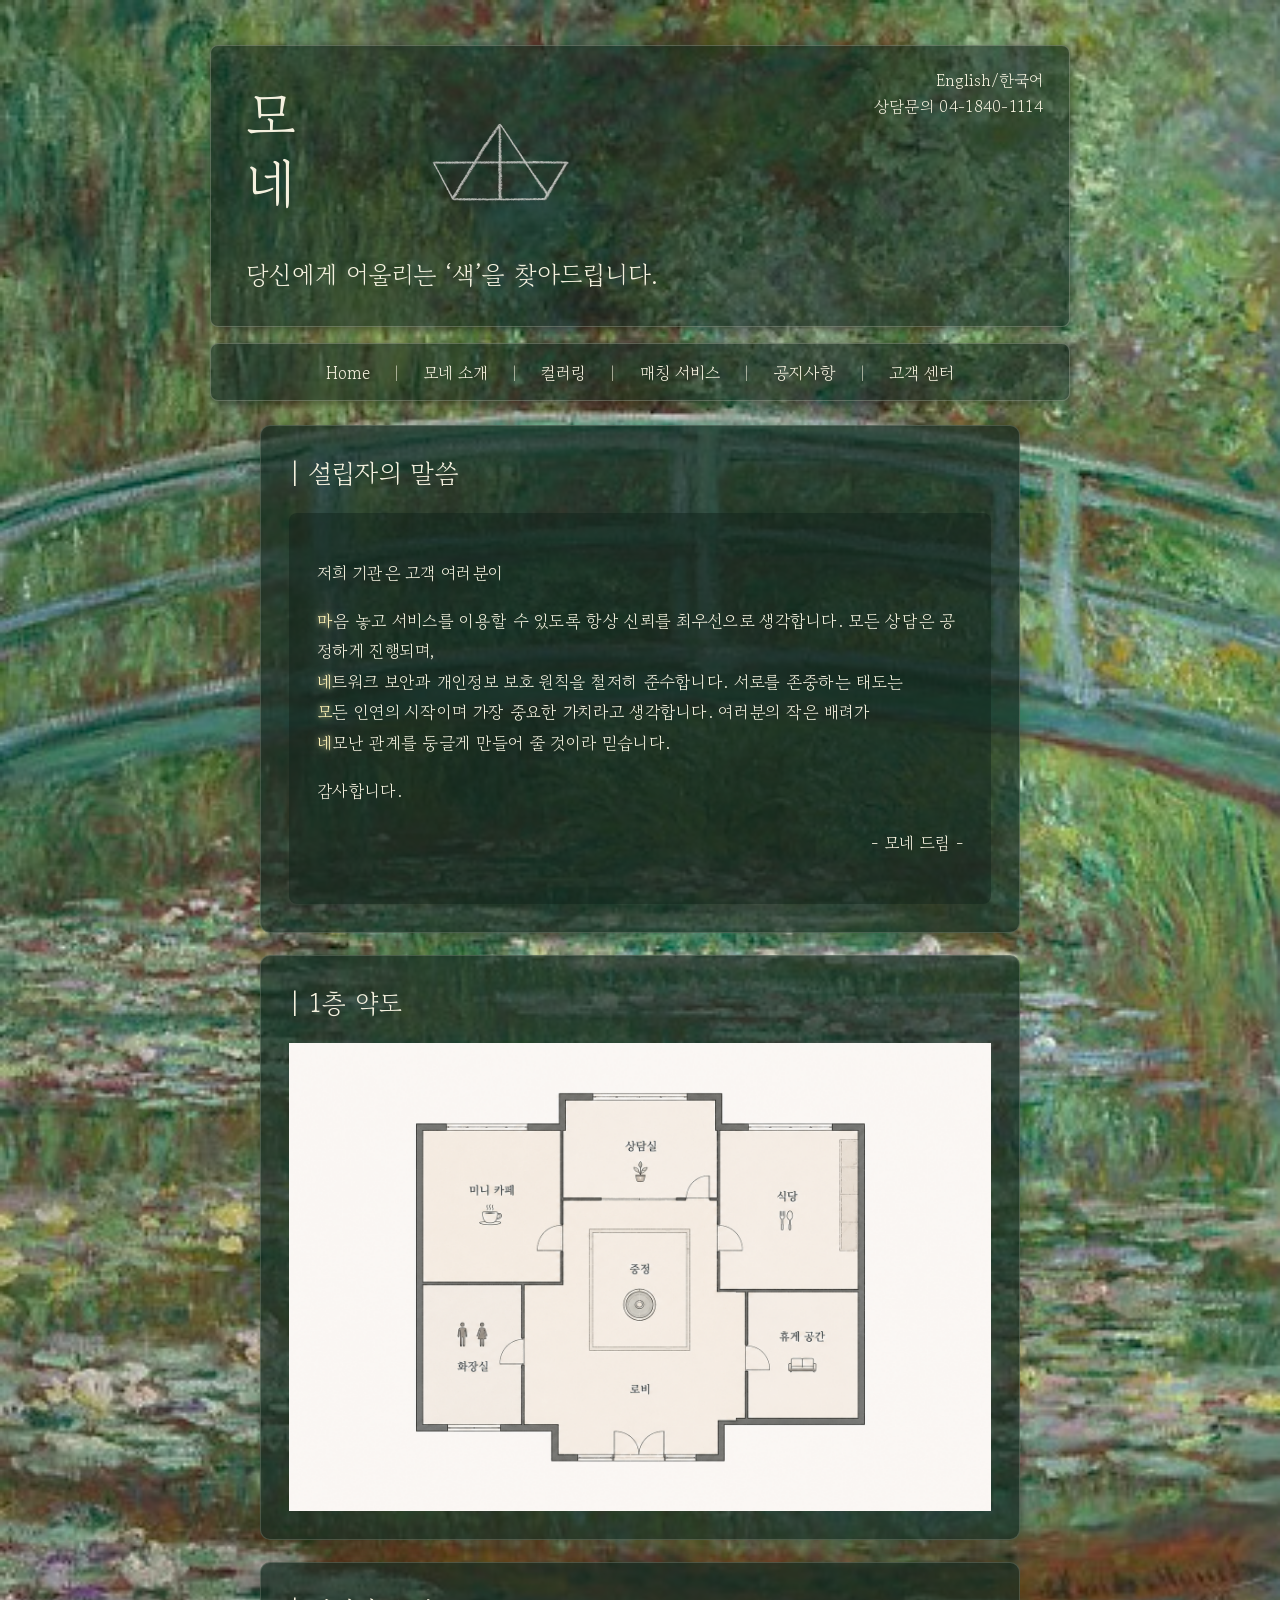
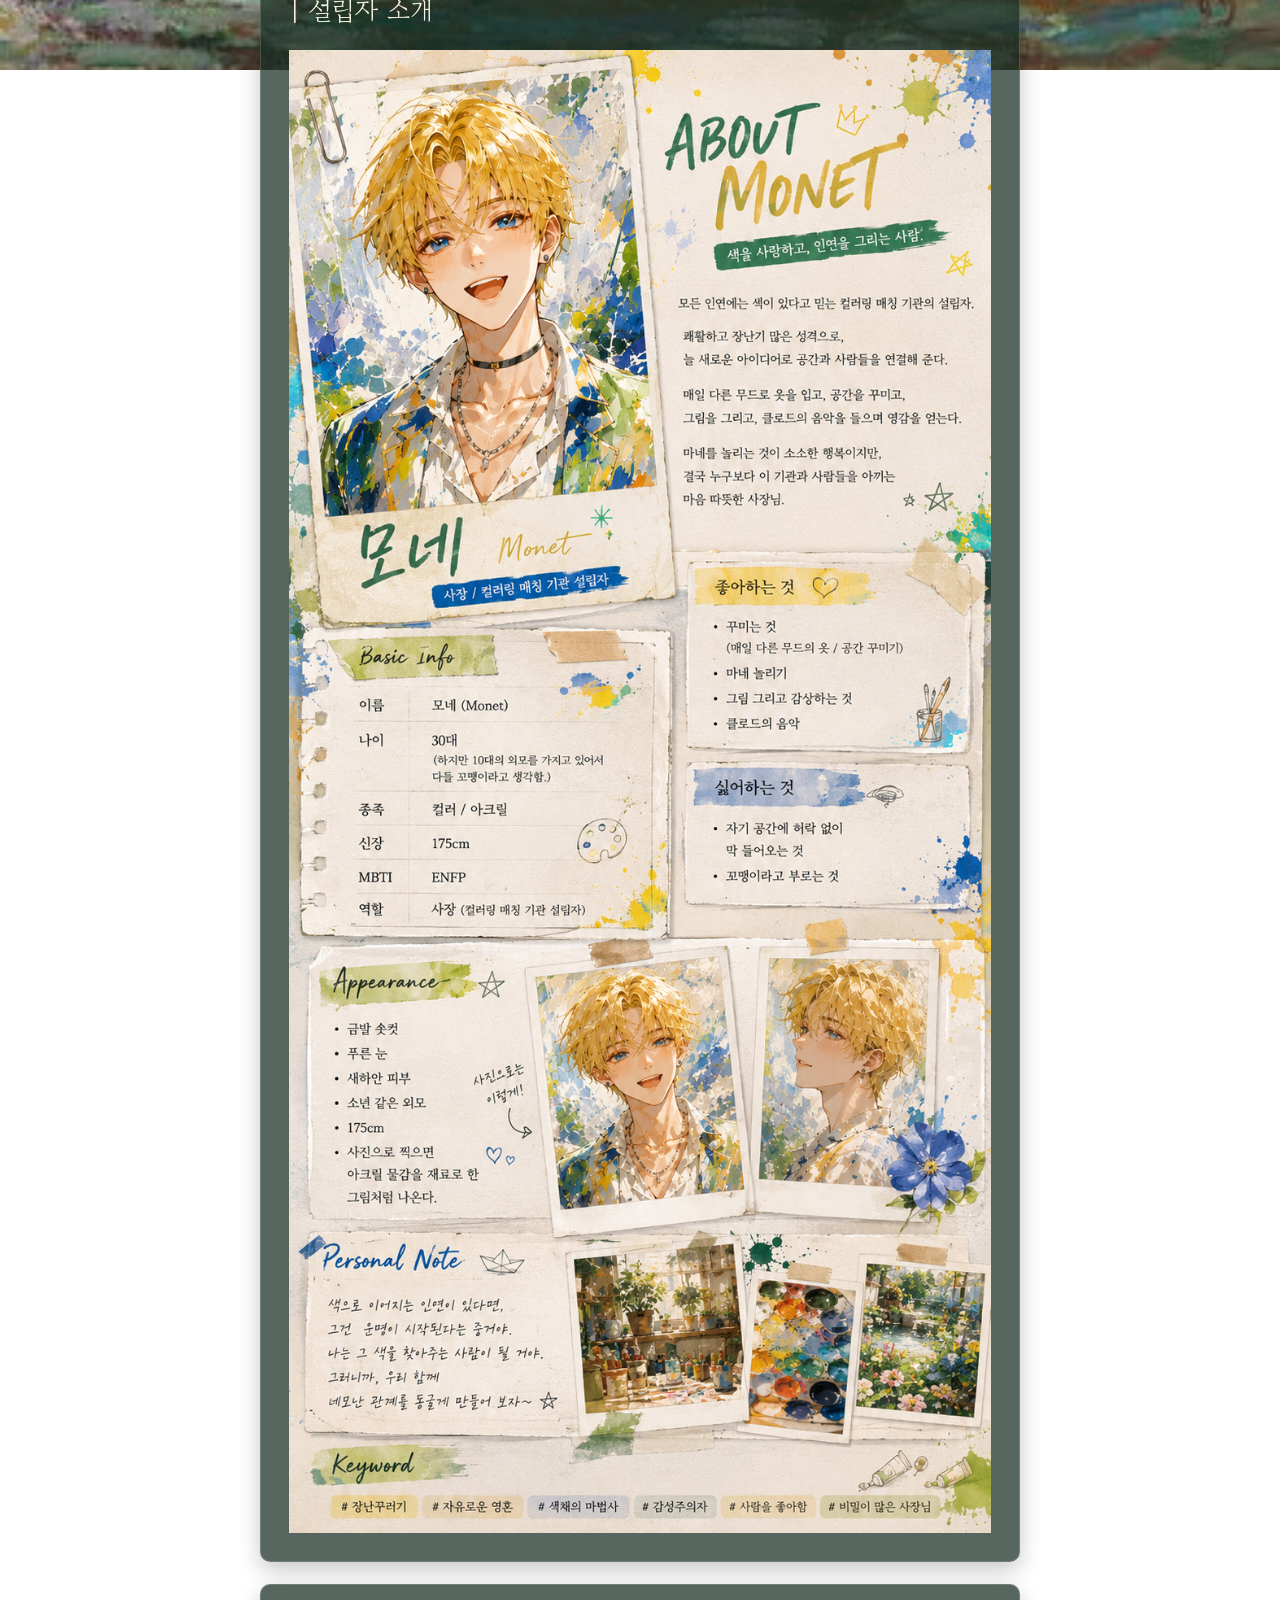
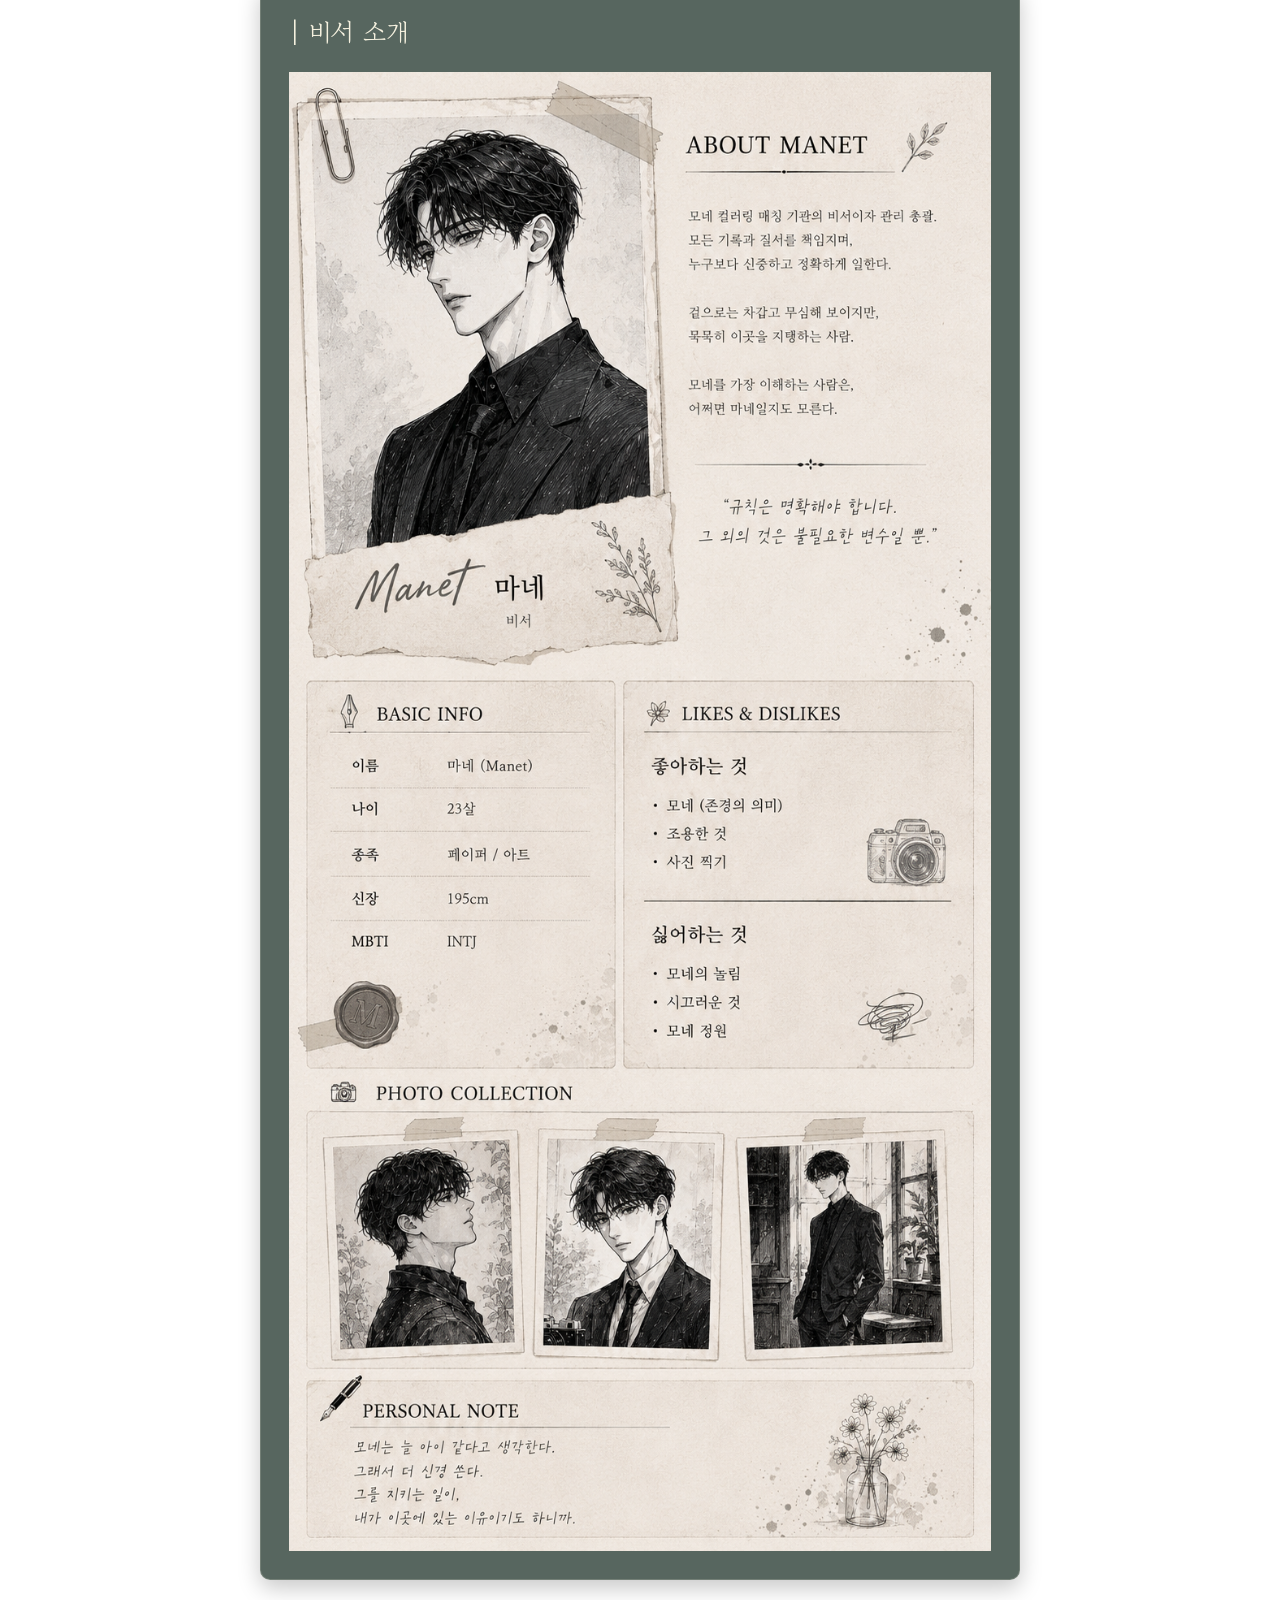
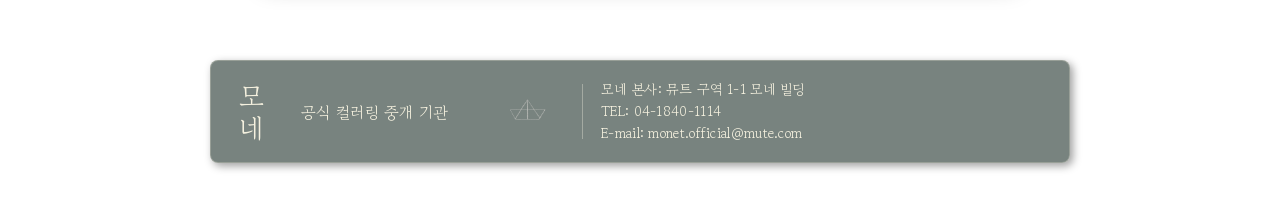
==== commit 215f7c34: "Update about.html" ====
--- a/about.html
+++ b/about.html
@@ -94,16 +94,15 @@
     </footer>
 
   </div>
-  <div id="letterPopup" class="letter-popup hidden-letter">
-  <div class="letter-dark"></div>
+  <div id="letterPopup" style="display:none;">
+  <div class="letter-bg"></div>
 
-  <div class="letter-wrap">
-    <button id="closeLetter" class="letter-x">×</button>
+  <div class="letter-paper-box">
+    <button id="closeLetter" class="letter-close">×</button>
 
-    <div class="letter-paper">
-      <div class="letter-content">
+    <div class="letter-paper-inner">
+      <div class="letter-text">
         <p>안녕 반가워! 난 모네야~</p>
-
         <p>이 편지 마네한테 안 들켰겠지…?? 휴,, 이거 들키면 마네한테 혼나거든~ 이 편지는 비밀편지야~ 알았지? 그래도 용케 세로 드립을 알아내다니~ 너 좀 마음에 드는 걸?</p>
 
         <p>나 원래, 이 홈페이지 마냥 딱딱하지 않거든? 스티커 붙이고, 꾸미는 거 엄청 좋아한단 말이야 ㅠㅠ 근데 마네 이 녀석이 너무 딱딱해서 홈페이지가 이 모양이야~ 그래도 이게 그으나마 괜찮아진 거야! 원래는 더 했거든. 색이 하나도 없는 거 있지? 종이배 그림도 내가 몰래 그렸어 ㅠㅠ 흑,, 일단 이렇게라도 양해 부탁해~</p>
@@ -117,33 +116,31 @@
         </a>
 
         <p>이쁘지! 내가 그린 거야~ ㅎㅎ 필요한 내용은 내가 각주를 많이 달아놨어! 자세한 내용은 밑에 글을 읽어줘!</p>
-
-        <p>1층은 아까 봤다시피 상담실, 미니 카페, 식당이 있어~ 상담실은 뭐, 내가 컬러링 상담 하는 공간이구, 미니 카페는 너랑 매칭 된 상대와 대화를 나눌 수 있는 공간이야. 무인 카페라서 음료는 로봇이 만들어주는 거라 맛 없어~ 우웩,, 근데 코코아랑 복숭아 아이스티는 나름 맛있어~ 모네 사장 모네가 강추함!</p>
-
-        <p>식당은 매번 주방장이 자기 마음에 드는 코스로 만들어줘! 지 멋대로고,, 내 말은 안 듣는 편이지만 ㅎ,, 그래도 맛은 좋아. 거의 관계자만 이용 가능~</p>
-
-        <p>근데 아까 홈페이지에서 본 약도랑 조금 다르지 않아? 내가 동그라미 쳐 놓은 데 원래는 없었잖아! 여긴 마네가 지워놨더라~ 왜냐하면 여긴 마네의 비밀 공간이거든~ 뭐가 있는지는 나도 몰라! 꼭꼭 잠가놓거든~ 너가 한 번 비밀번호를 알아내보는 거 어때?</p>
-
-        <p>자, 이제 2층에 가볼까? 2층은 뭐 별 거 없어! 내 개인 공간이야. 내 서재, 클로드 연습실, 그리고 내 개인 갤러리가 있어! 음,, 내가 자는 곳도 있긴 한데, 여긴 들어오지 마! 난 푸른 수염이거든~ 우앙!!!</p>
-
-        <p>상담실에 내가 없을 때는 2층 내 서재로 오면 돼~ 어렵지 않지? 뭐, 서재라고는 하지만,, 사실은 비즈니스 상담실이라서~ 나랑 누가 같이 있을 수도 있어~ 그러니까 노크는 꼭 세 번 해줘~</p>
-
-        <p>저 쪽 왼쪽 방이 클로드 전용 연습실이야! 클로드가 비싼 피아노라고 여기에다가 두고 가고 자기가 매주 화요일에 연습하고 가는 거 있지? 나 참!</p>
-
-        <p>아, 그리고 중앙이 내 갤러리야..! 여긴,, 음,, 내가 그린 것도 있구,, 실제로 모네라는 예엣날 화가가 그린 그림도 있어 ㅎㅎ 같이 보면 재밌을 걸~</p>
-
-        <p>이제 대망의 3층이야! 두근거리지~ ㅎㅎ 여긴 마네 공간이거든~ 아, 만약에 네가 새로 들어온 직원이라면 네 방이 있는 곳이기도 해!</p>
-
-        <p>마네 사무실에는 웬만하면 안 들어가는 게 좋긴 한데,, 마네가 은근 꽃을 좋아하거든?? 아무 꽃이나 들고 오면 허락해줄거야!</p>
-
-        <p>정원도 있는데, 거긴 수련이랑 연꽃이 많아. 네가 만약 직원이라면 ㅎㅎ,, 좀 관리해줘,, 마네가 혼자 관리하기 힘들다면서 정원을 폐쇄하자고 그러지 모야 ㅠㅠ</p>
-
-        <p>아… 실수로 4층도 있다고 적어놓기는 했는데, 무시해. 거긴 아무리 네가 여기 일하러 온 애라고 해도 들어가지 마. 말했지? ㅎㅎ 나는 푸른 수염이거든!</p>
-
+        <p>1층은 아까 봤다시피 상담실, 미니 카페, 식당이 있어~ 상담실은 뭐, 내가 컬러링 상담 하는 공간이구, 미니 카페는 너랑 매칭 된 상대와 대화를 나눌 수 있는 공간이야.</p>
+        <p>식당은 매번 주방장이 자기 마음에 드는 코스로 만들어줘! 지 멋대로고,, 내 말은 안 듣는 편이지만 ㅎ,, 그래도 맛은 좋아.</p>
+        <p>근데 아까 홈페이지에서 본 약도랑 조금 다르지 않아? 여긴 마네가 지워놨더라~ 왜냐하면 여긴 마네의 비밀 공간이거든~</p>
+        <p>자, 이제 2층에 가볼까? 2층은 뭐 별 거 없어! 내 개인 공간이야. 내 서재, 클로드 연습실, 그리고 내 개인 갤러리가 있어!</p>
+        <p>이제 대망의 3층이야! 두근거리지~ ㅎㅎ 여긴 마네 공간이거든~</p>
+        <p>아… 실수로 4층도 있다고 적어놓기는 했는데, 무시해. 거긴 아무리 네가 여기 일하러 온 애라고 해도 들어가지 마.</p>
         <p>그럼 난 간다~ 안녕~</p>
       </div>
     </div>
   </div>
 </div>
+
+<script>
+  const popup = document.getElementById("letterPopup");
+  const closeBtn = document.getElementById("closeLetter");
+
+  document.querySelectorAll(".secret-spark").forEach(el => {
+    el.addEventListener("click", () => {
+      popup.style.display = "flex";
+    });
+  });
+
+  closeBtn.addEventListener("click", () => {
+    popup.style.display = "none";
+  });
+</script>
 </body>
 </html>
--- a/style.css
+++ b/style.css
@@ -1063,3 +1063,127 @@
   from { opacity: .55; }
   to { opacity: 1; text-shadow: 0 0 16px rgba(255,244,184,1); }
 }
+  /* ===== 모네 편지 팝업 ===== */
+
+.letter-popup {
+  position: fixed;
+  inset: 0;
+  z-index: 999999;
+  display: flex;
+  justify-content: center;
+  align-items: center;
+}
+
+.hidden-letter {
+  display: none !important;
+}
+
+.letter-dark {
+  position: absolute;
+  inset: 0;
+  background: rgba(0, 0, 0, 0.62);
+  backdrop-filter: blur(3px);
+}
+
+.letter-wrap {
+  position: relative;
+  width: min(92vw, 620px);
+  height: min(88vh, 860px);
+  z-index: 2;
+  animation: letterOpen 0.35s ease;
+}
+
+@keyframes letterOpen {
+  from {
+    opacity: 0;
+    transform: translateY(20px) scale(0.96);
+  }
+  to {
+    opacity: 1;
+    transform: translateY(0) scale(1);
+  }
+}
+
+.letter-x {
+  position: absolute;
+  right: 18px;
+  top: 16px;
+  z-index: 5;
+  width: 34px;
+  height: 34px;
+  border: 0;
+  border-radius: 50%;
+  background: rgba(245, 241, 223, 0.85);
+  color: #24372d;
+  font-size: 24px;
+  cursor: pointer;
+}
+
+.letter-paper {
+  width: 100%;
+  height: 100%;
+  background-image: url("./monet-project/assets/letter/secret-letter.png");
+  background-size: 100% 100%;
+  background-repeat: no-repeat;
+  background-position: center;
+  padding: 155px 78px 80px;
+  overflow: hidden;
+}
+
+.letter-content {
+  width: 100%;
+  height: 100%;
+  overflow-y: auto;
+  overflow-x: hidden;
+  padding-right: 10px;
+  color: #314235;
+  font-size: 15px;
+  line-height: 1.9;
+  word-break: keep-all;
+}
+
+.letter-content p {
+  margin: 0 0 18px;
+}
+
+.secret-map-img {
+  display: block;
+  width: 100%;
+  max-width: 100%;
+  margin: 22px auto 10px;
+  border-radius: 8px;
+}
+
+.map-download {
+  display: block;
+  width: fit-content;
+  margin: 0 auto 24px;
+  padding: 8px 18px;
+  border: 1px solid rgba(49, 66, 53, 0.45);
+  border-radius: 999px;
+  color: #314235;
+  text-decoration: none;
+  font-size: 14px;
+  background: rgba(255,255,255,0.35);
+}
+
+@media screen and (max-width: 700px) {
+  .letter-wrap {
+    width: 94vw;
+    height: 86vh;
+  }
+
+  .letter-paper {
+    padding: 130px 42px 65px;
+  }
+
+  .letter-content {
+    font-size: 13.5px;
+    line-height: 1.8;
+  }
+
+  .letter-x {
+    right: 12px;
+    top: 12px;
+  }
+}
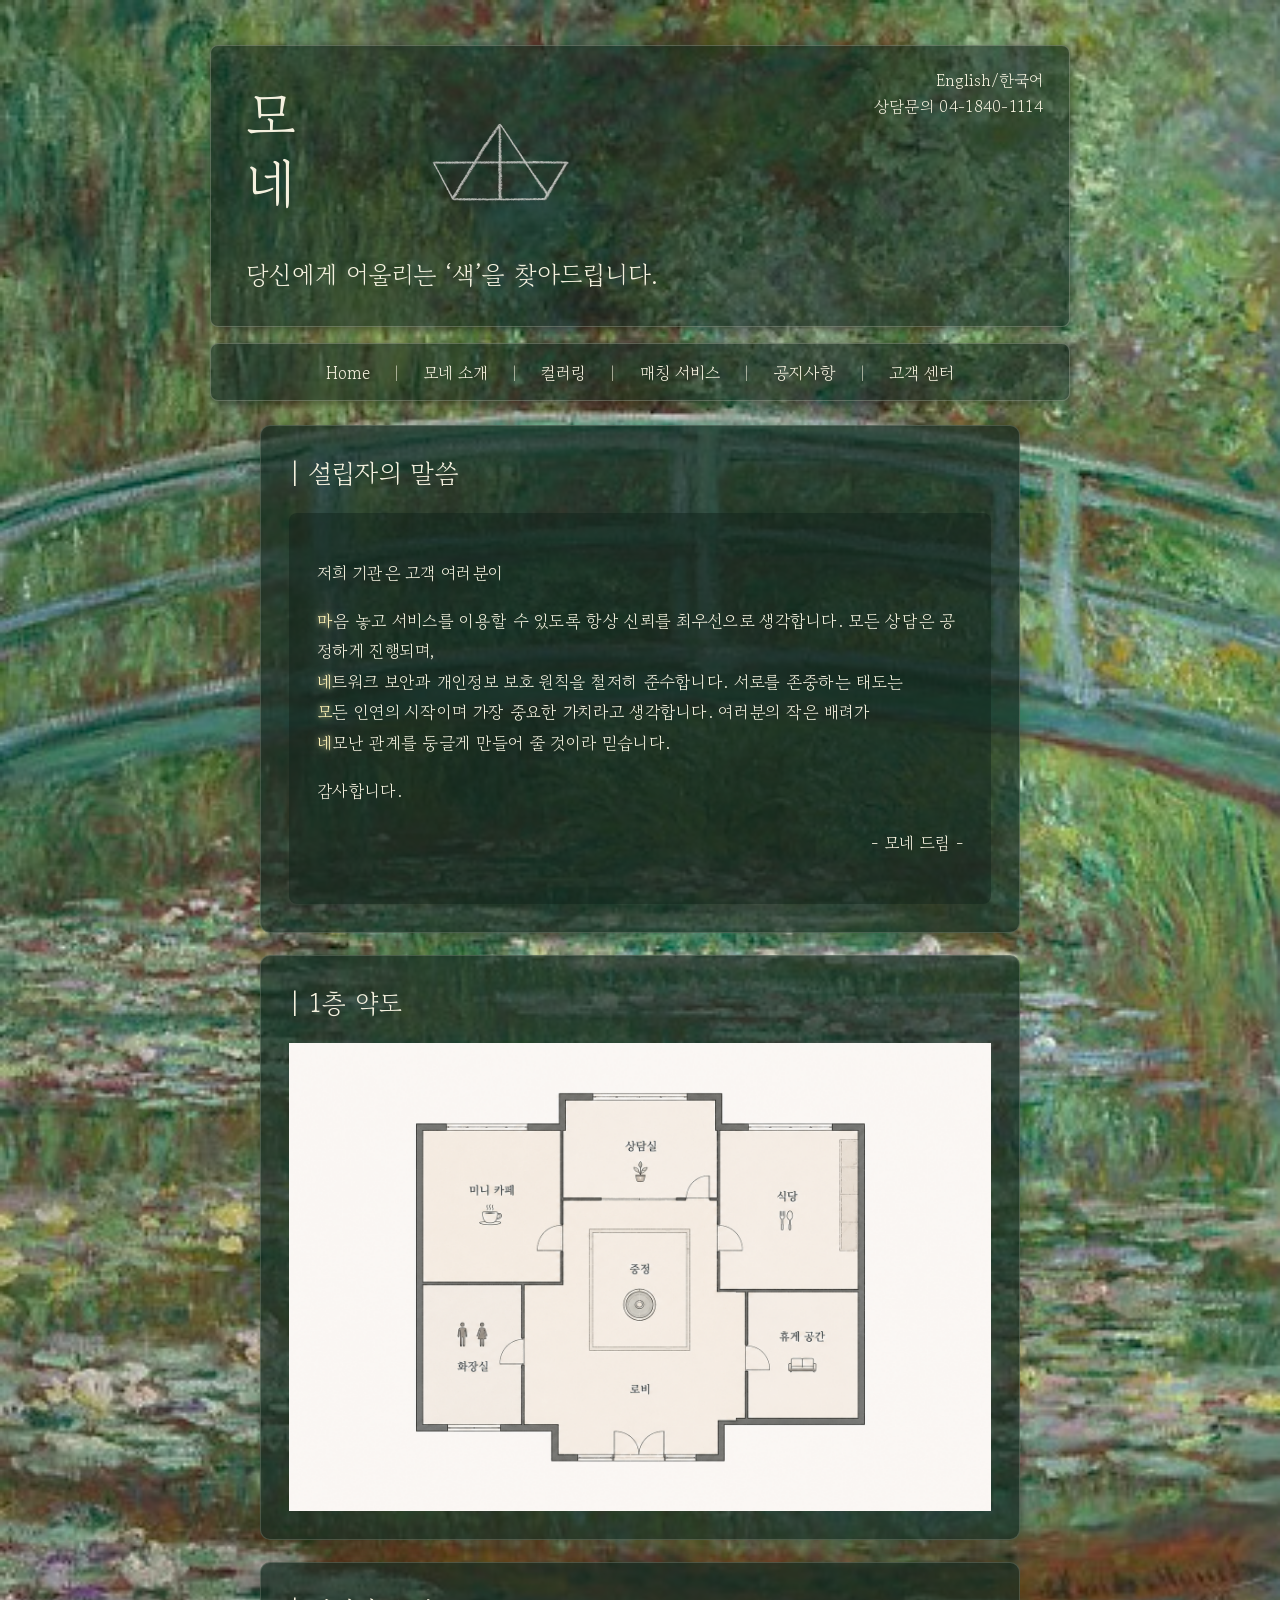
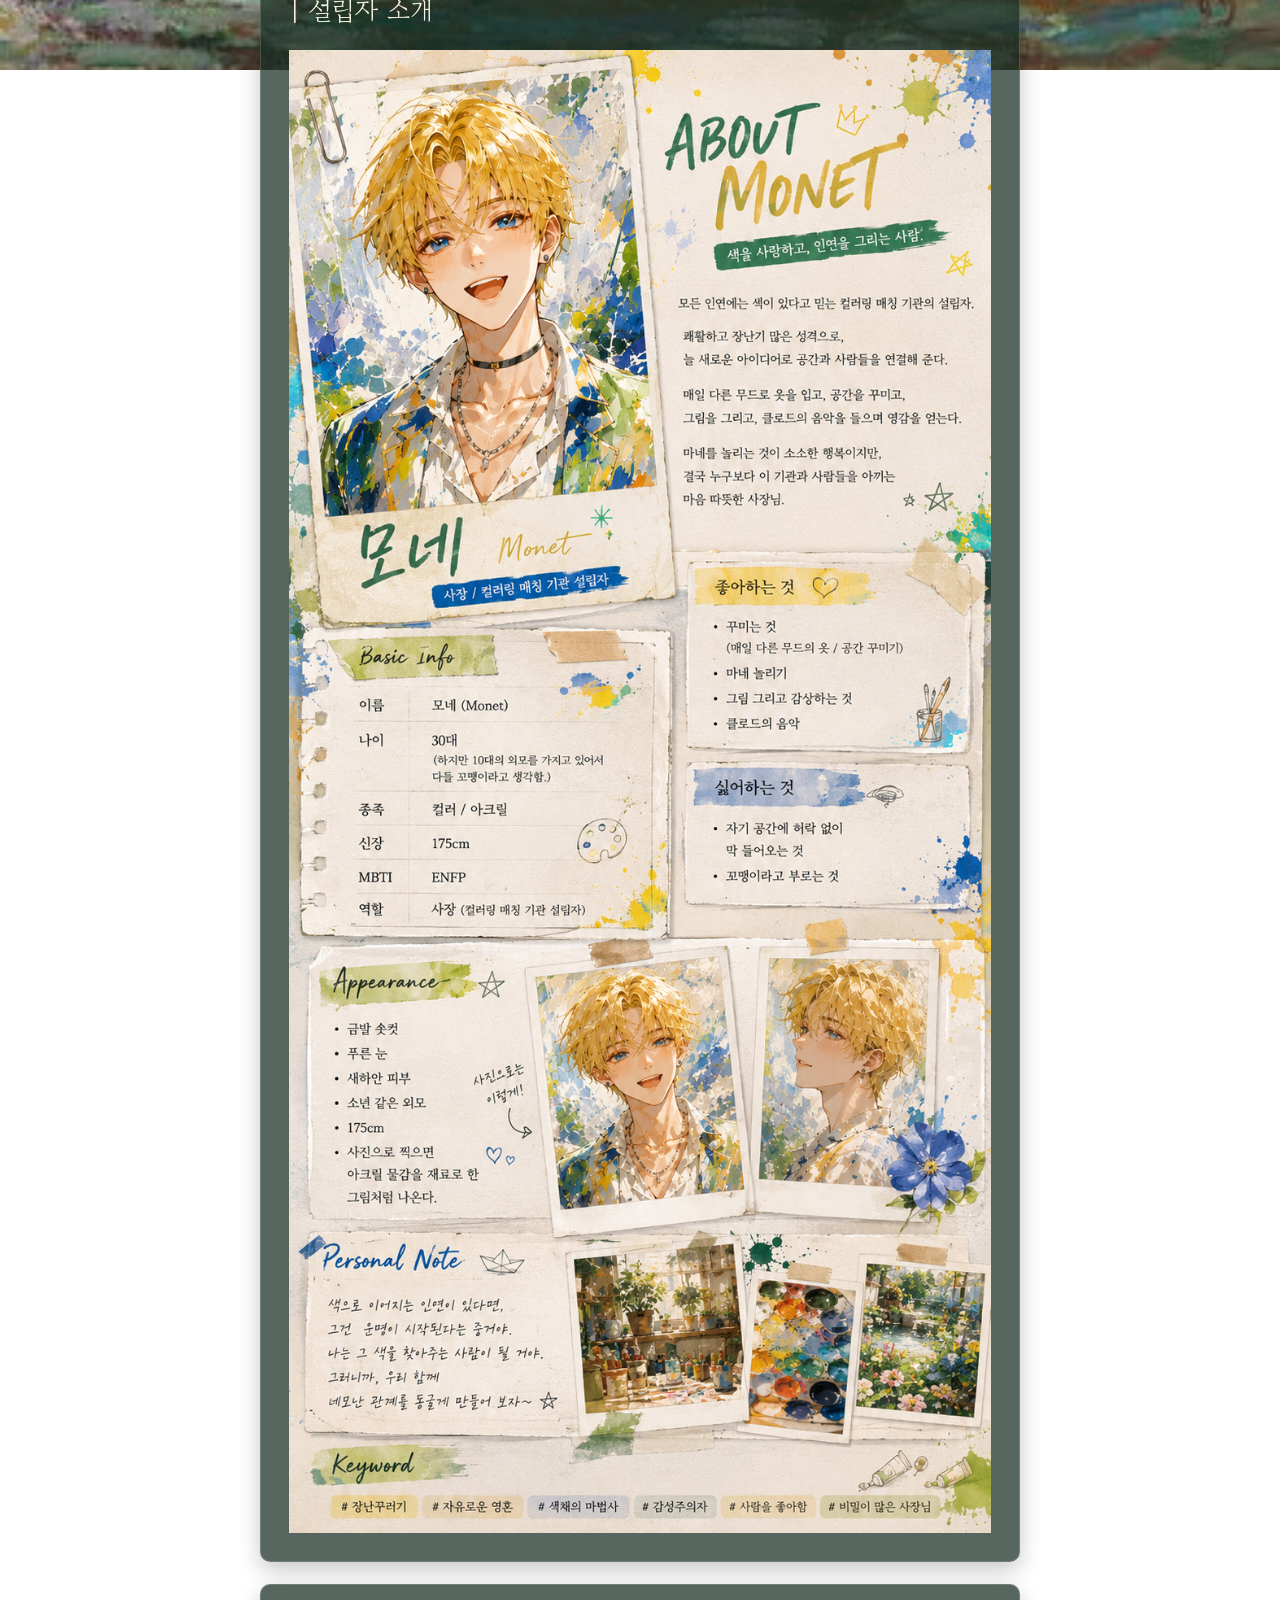
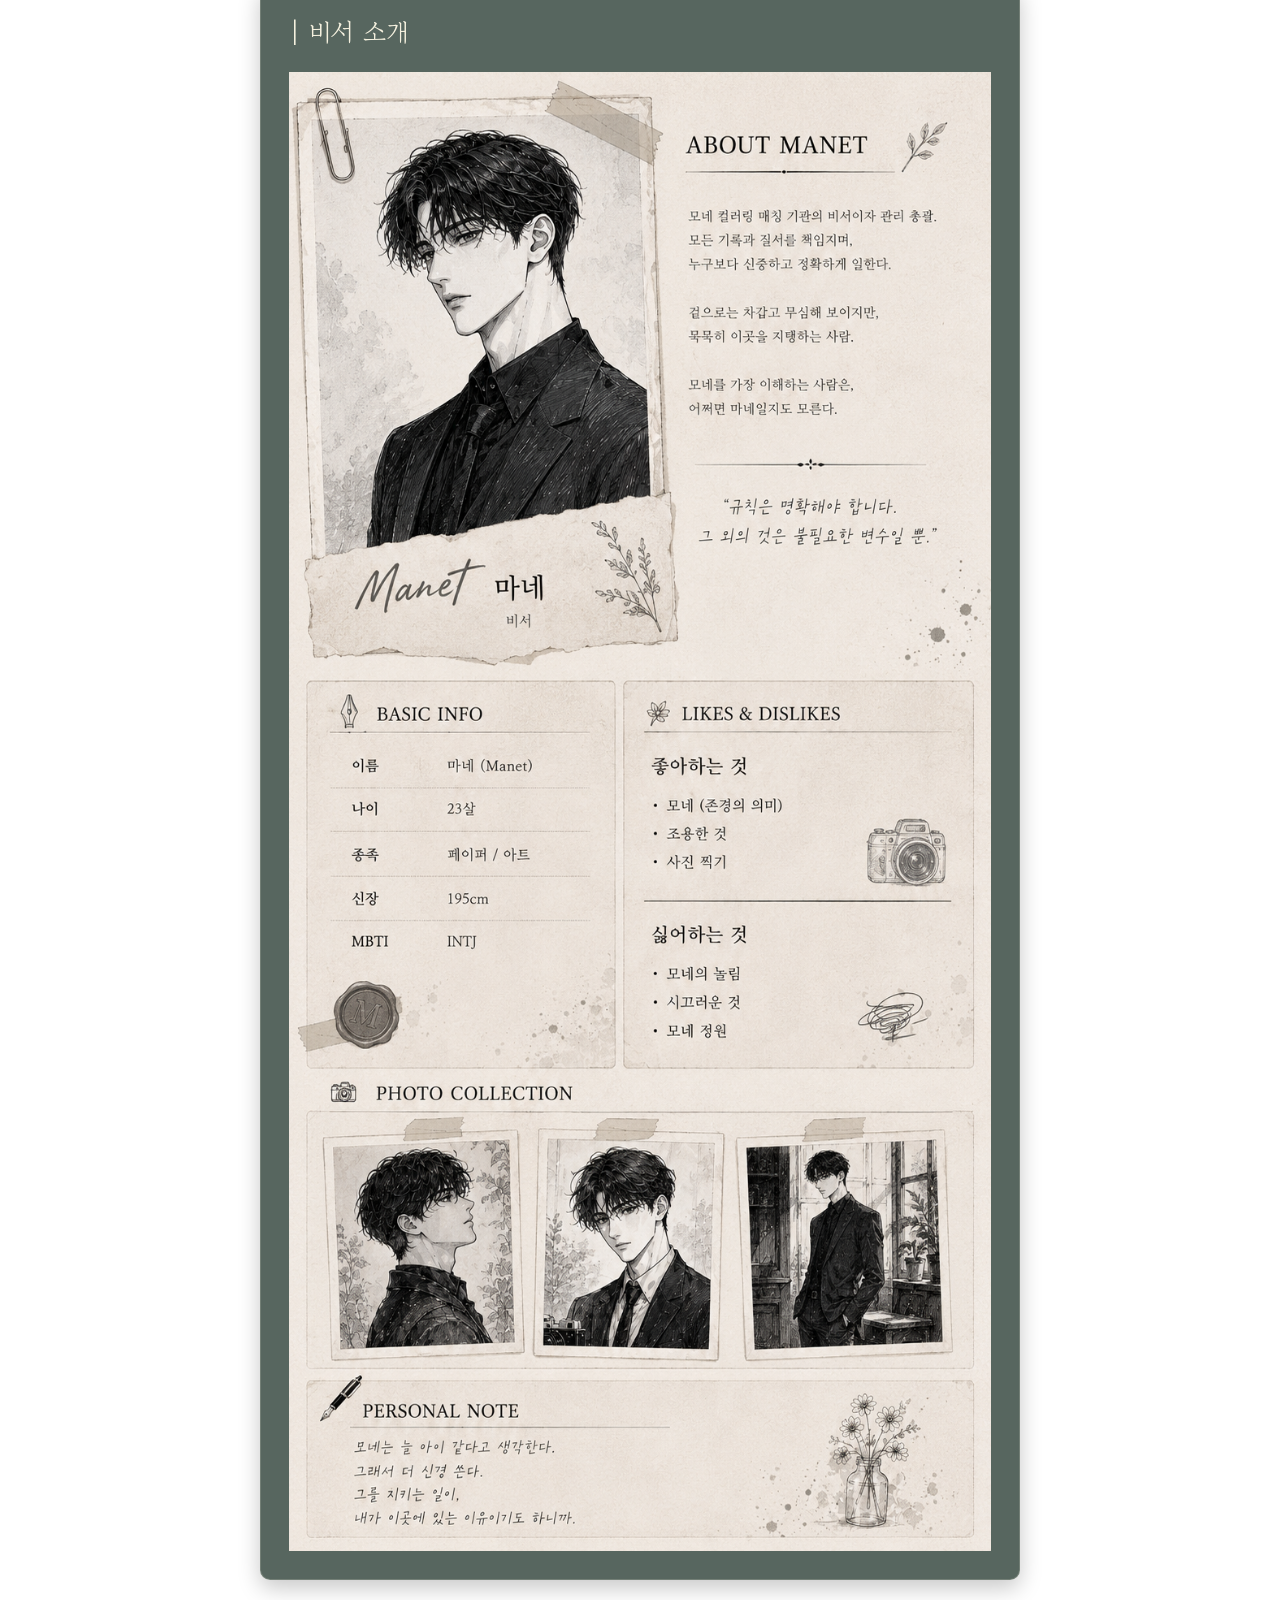
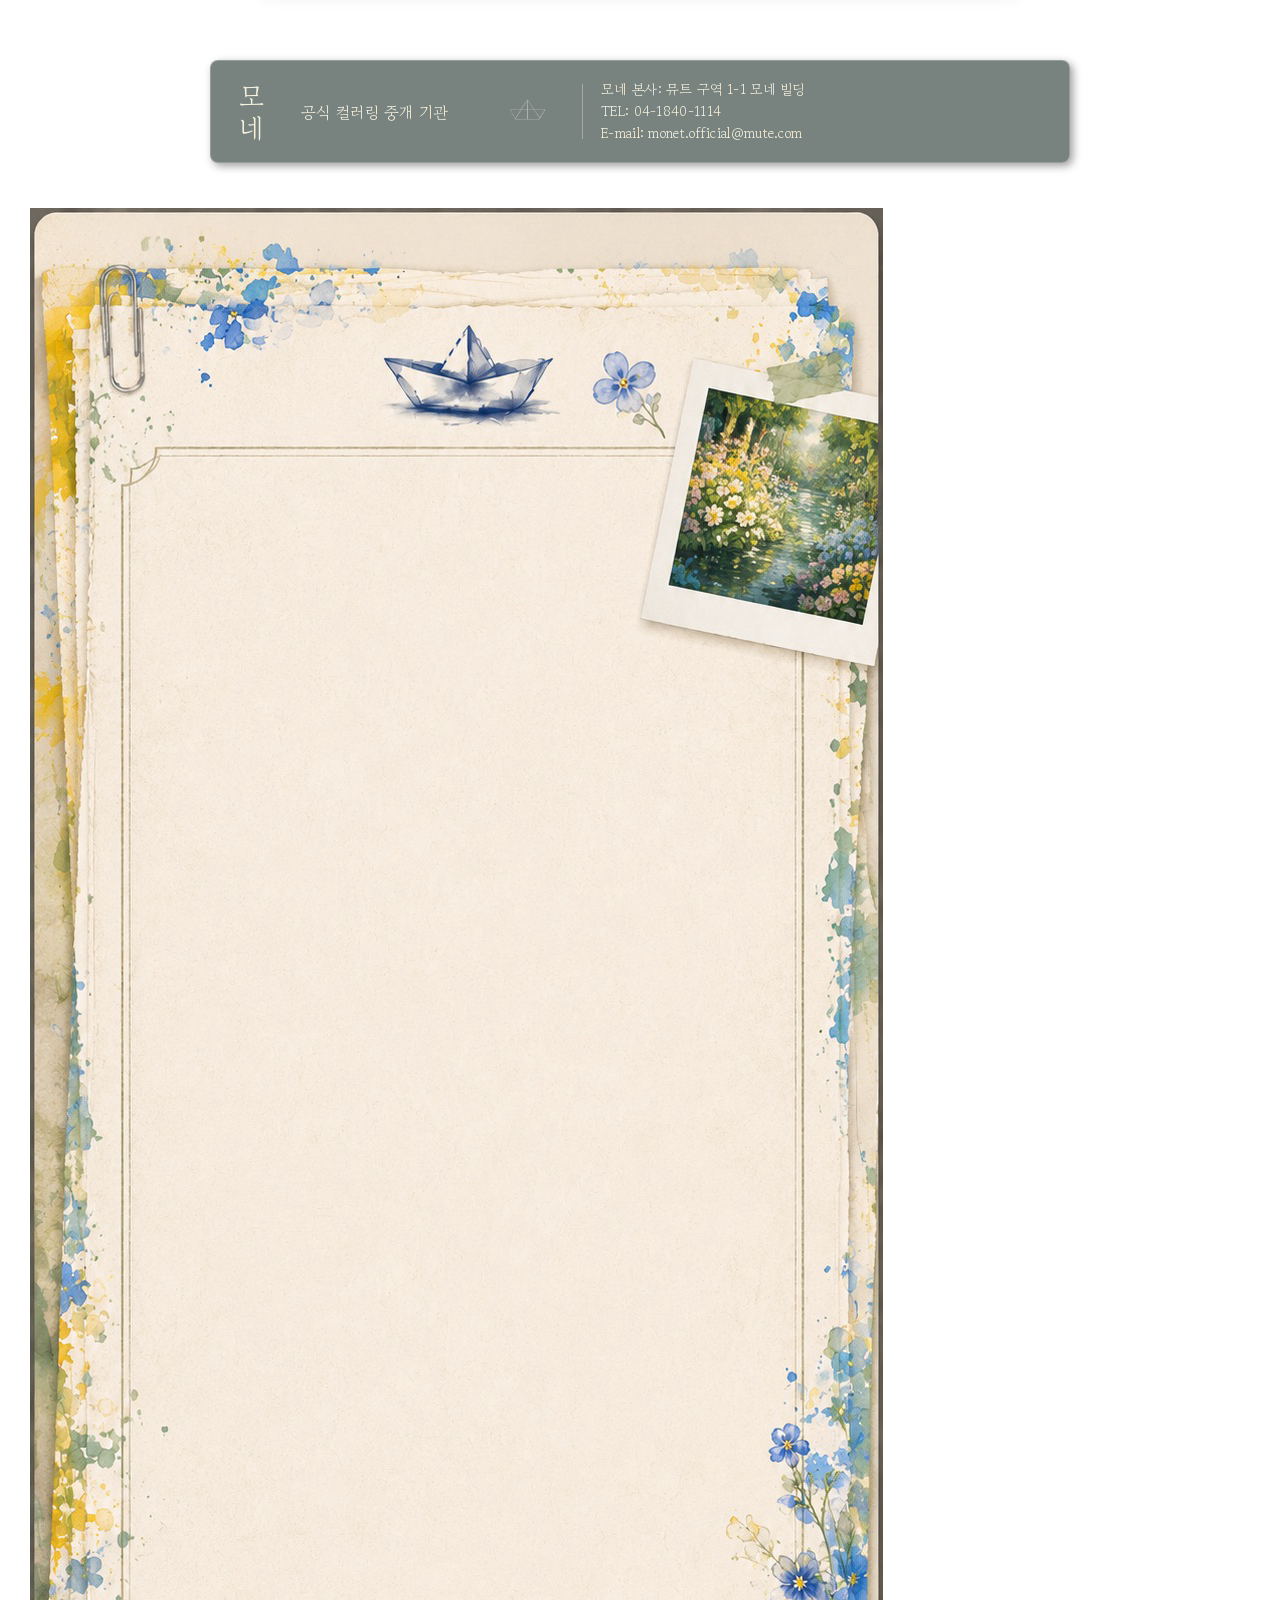
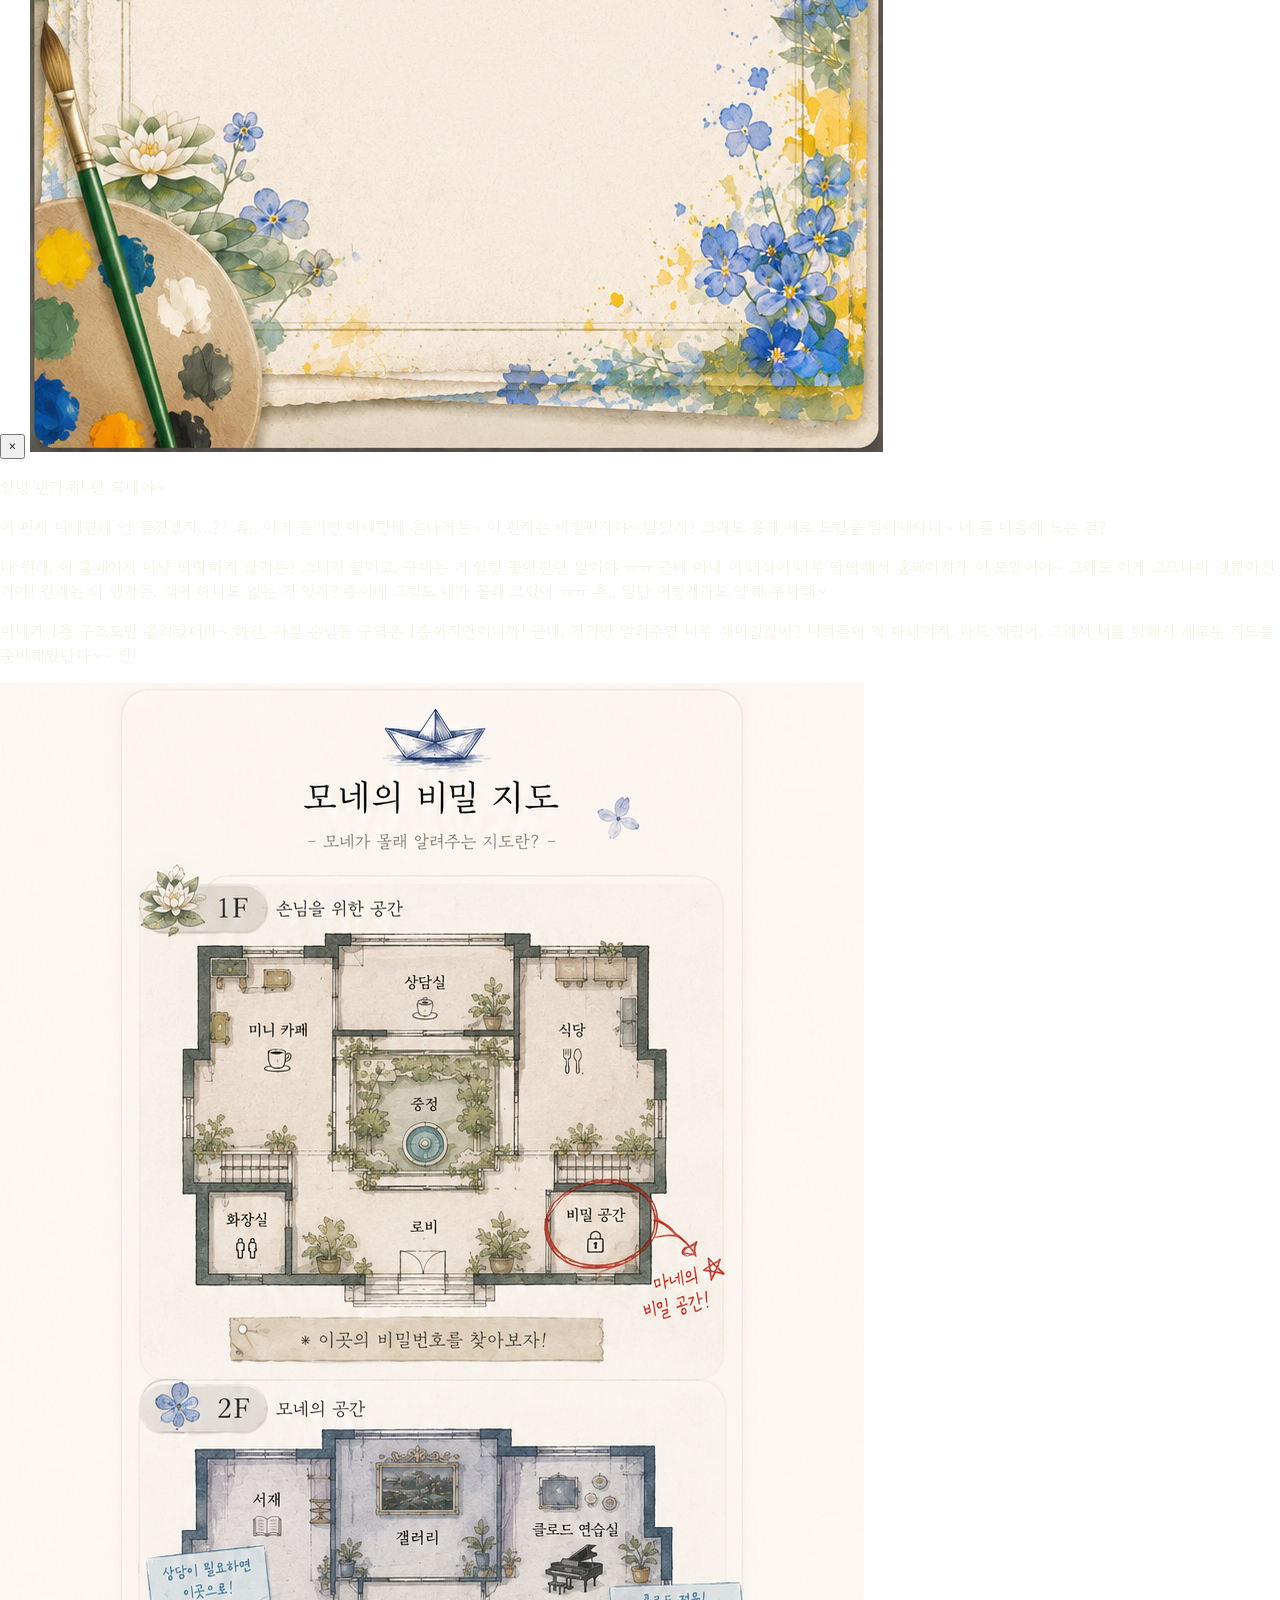
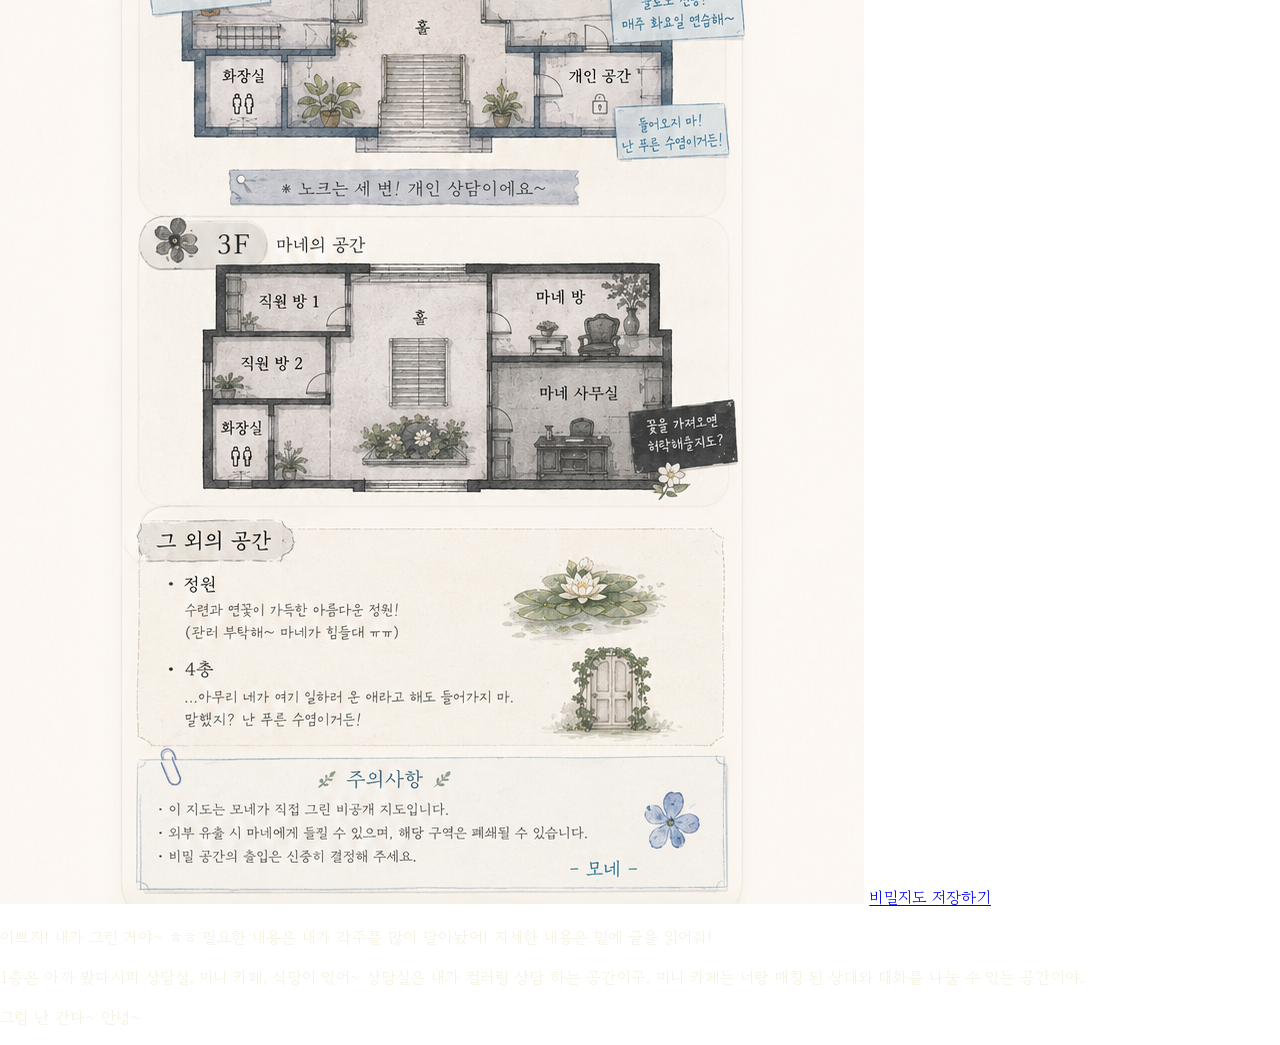
==== commit a0d67163: "Update about.html" ====
--- a/about.html
+++ b/about.html
@@ -94,52 +94,52 @@
     </footer>
 
   </div>
-  <div id="letterPopup" style="display:none;">
-  <div class="letter-bg"></div>
+ 
 
-  <div class="letter-paper-box">
+<div id="letterPopup" class="letter-popup">
+  <div class="letter-overlay"></div>
+
+  <div class="letter-modal">
     <button id="closeLetter" class="letter-close">×</button>
 
-    <div class="letter-paper-inner">
-      <div class="letter-text">
-        <p>안녕 반가워! 난 모네야~</p>
-        <p>이 편지 마네한테 안 들켰겠지…?? 휴,, 이거 들키면 마네한테 혼나거든~ 이 편지는 비밀편지야~ 알았지? 그래도 용케 세로 드립을 알아내다니~ 너 좀 마음에 드는 걸?</p>
+    <img class="letter-bg-img" src="./monet-project/assets/letter/secret-letter.png" alt="모네 편지지">
 
-        <p>나 원래, 이 홈페이지 마냥 딱딱하지 않거든? 스티커 붙이고, 꾸미는 거 엄청 좋아한단 말이야 ㅠㅠ 근데 마네 이 녀석이 너무 딱딱해서 홈페이지가 이 모양이야~ 그래도 이게 그으나마 괜찮아진 거야! 원래는 더 했거든. 색이 하나도 없는 거 있지? 종이배 그림도 내가 몰래 그렸어 ㅠㅠ 흑,, 일단 이렇게라도 양해 부탁해~</p>
+    <div class="letter-scroll">
+      <p>안녕 반가워! 난 모네야~</p>
 
-        <p>마네가 1층 구조도만 올려놨더라~ 하긴, 사실 손님들 구역은 1층까지만이니까! 근데, 거기만 알려주면 너무 재미없잖아? 너희들이 막 다녀야지, 나도 재밌어. 그래서 너를 위해서 새로운 지도를 준비해봤단다~~ 짠!</p>
+      <p>이 편지 마네한테 안 들켰겠지…?? 휴,, 이거 들키면 마네한테 혼나거든~ 이 편지는 비밀편지야~ 알았지? 그래도 용케 세로 드립을 알아내다니~ 너 좀 마음에 드는 걸?</p>
 
-        <img class="secret-map-img" src="./monet-project/assets/map/monet-secret-map.png" alt="모네의 비밀 지도">
+      <p>나 원래, 이 홈페이지 마냥 딱딱하지 않거든? 스티커 붙이고, 꾸미는 거 엄청 좋아한단 말이야 ㅠㅠ 근데 마네 이 녀석이 너무 딱딱해서 홈페이지가 이 모양이야~ 그래도 이게 그으나마 괜찮아진 거야! 원래는 더 했거든. 색이 하나도 없는 거 있지? 종이배 그림도 내가 몰래 그렸어 ㅠㅠ 흑,, 일단 이렇게라도 양해 부탁해~</p>
 
-        <a class="map-download" href="./monet-project/assets/map/monet-secret-map.png" download>
-          비밀지도 저장하기
-        </a>
+      <p>마네가 1층 구조도만 올려놨더라~ 하긴, 사실 손님들 구역은 1층까지만이니까! 근데, 거기만 알려주면 너무 재미없잖아? 너희들이 막 다녀야지, 나도 재밌어. 그래서 너를 위해서 새로운 지도를 준비해봤단다~~ 짠!</p>
 
-        <p>이쁘지! 내가 그린 거야~ ㅎㅎ 필요한 내용은 내가 각주를 많이 달아놨어! 자세한 내용은 밑에 글을 읽어줘!</p>
-        <p>1층은 아까 봤다시피 상담실, 미니 카페, 식당이 있어~ 상담실은 뭐, 내가 컬러링 상담 하는 공간이구, 미니 카페는 너랑 매칭 된 상대와 대화를 나눌 수 있는 공간이야.</p>
-        <p>식당은 매번 주방장이 자기 마음에 드는 코스로 만들어줘! 지 멋대로고,, 내 말은 안 듣는 편이지만 ㅎ,, 그래도 맛은 좋아.</p>
-        <p>근데 아까 홈페이지에서 본 약도랑 조금 다르지 않아? 여긴 마네가 지워놨더라~ 왜냐하면 여긴 마네의 비밀 공간이거든~</p>
-        <p>자, 이제 2층에 가볼까? 2층은 뭐 별 거 없어! 내 개인 공간이야. 내 서재, 클로드 연습실, 그리고 내 개인 갤러리가 있어!</p>
-        <p>이제 대망의 3층이야! 두근거리지~ ㅎㅎ 여긴 마네 공간이거든~</p>
-        <p>아… 실수로 4층도 있다고 적어놓기는 했는데, 무시해. 거긴 아무리 네가 여기 일하러 온 애라고 해도 들어가지 마.</p>
-        <p>그럼 난 간다~ 안녕~</p>
-      </div>
+      <img class="secret-map-img" src="./monet-project/assets/map/monet-secret-map.png" alt="모네의 비밀 지도">
+
+      <a class="map-download" href="./monet-project/assets/map/monet-secret-map.png" download>
+        비밀지도 저장하기
+      </a>
+
+      <p>이쁘지! 내가 그린 거야~ ㅎㅎ 필요한 내용은 내가 각주를 많이 달아놨어! 자세한 내용은 밑에 글을 읽어줘!</p>
+
+      <p>1층은 아까 봤다시피 상담실, 미니 카페, 식당이 있어~ 상담실은 내가 컬러링 상담 하는 공간이구, 미니 카페는 너랑 매칭 된 상대와 대화를 나눌 수 있는 공간이야.</p>
+
+      <p>그럼 난 간다~ 안녕~</p>
     </div>
   </div>
 </div>
 
 <script>
-  const popup = document.getElementById("letterPopup");
-  const closeBtn = document.getElementById("closeLetter");
+  const letterPopup = document.getElementById("letterPopup");
+  const closeLetter = document.getElementById("closeLetter");
 
   document.querySelectorAll(".secret-spark").forEach(el => {
     el.addEventListener("click", () => {
-      popup.style.display = "flex";
+      letterPopup.classList.add("show");
     });
   });
 
-  closeBtn.addEventListener("click", () => {
-    popup.style.display = "none";
+  closeLetter.addEventListener("click", () => {
+    letterPopup.classList.remove("show");
   });
 </script>
 </body>
--- a/style.css
+++ b/style.css
@@ -1187,3 +1187,84 @@
     top: 12px;
   }
 }
+#letterPopup {
+  position: fixed;
+  inset: 0;
+  z-index: 999999;
+  align-items: center;
+  justify-content: center;
+}
+
+.letter-bg {
+  position: absolute;
+  inset: 0;
+  background: rgba(0,0,0,0.68);
+  backdrop-filter: blur(4px);
+}
+
+.letter-paper-box {
+  position: relative;
+  width: min(92vw, 620px);
+  height: min(88vh, 900px);
+  background: url("./monet-project/assets/letter/secret-letter.png") center / 100% 100% no-repeat;
+  z-index: 2;
+  padding: 150px 72px 75px;
+  overflow: hidden;
+}
+
+.letter-close {
+  position: absolute;
+  top: 18px;
+  right: 18px;
+  z-index: 3;
+  background: rgba(245,241,223,0.9);
+  border: none;
+  border-radius: 50%;
+  width: 34px;
+  height: 34px;
+  font-size: 22px;
+  cursor: pointer;
+}
+
+.letter-paper-inner {
+  width: 100%;
+  height: 100%;
+  overflow: hidden;
+}
+
+.letter-text {
+  width: 100%;
+  height: 100%;
+  overflow-y: auto;
+  overflow-x: hidden;
+  color: #314235;
+  font-size: 15px;
+  line-height: 1.9;
+  padding-right: 10px;
+}
+
+.secret-map-img {
+  display: block;
+  width: 100%;
+  max-width: 100%;
+  margin: 20px auto 10px;
+}
+
+.map-download {
+  display: block;
+  text-align: center;
+  margin: 0 auto 24px;
+  color: #314235;
+}
+
+@media (max-width: 700px) {
+  .letter-paper-box {
+    width: 94vw;
+    height: 86vh;
+    padding: 125px 42px 60px;
+  }
+
+  .letter-text {
+    font-size: 13.5px;
+  }
+}
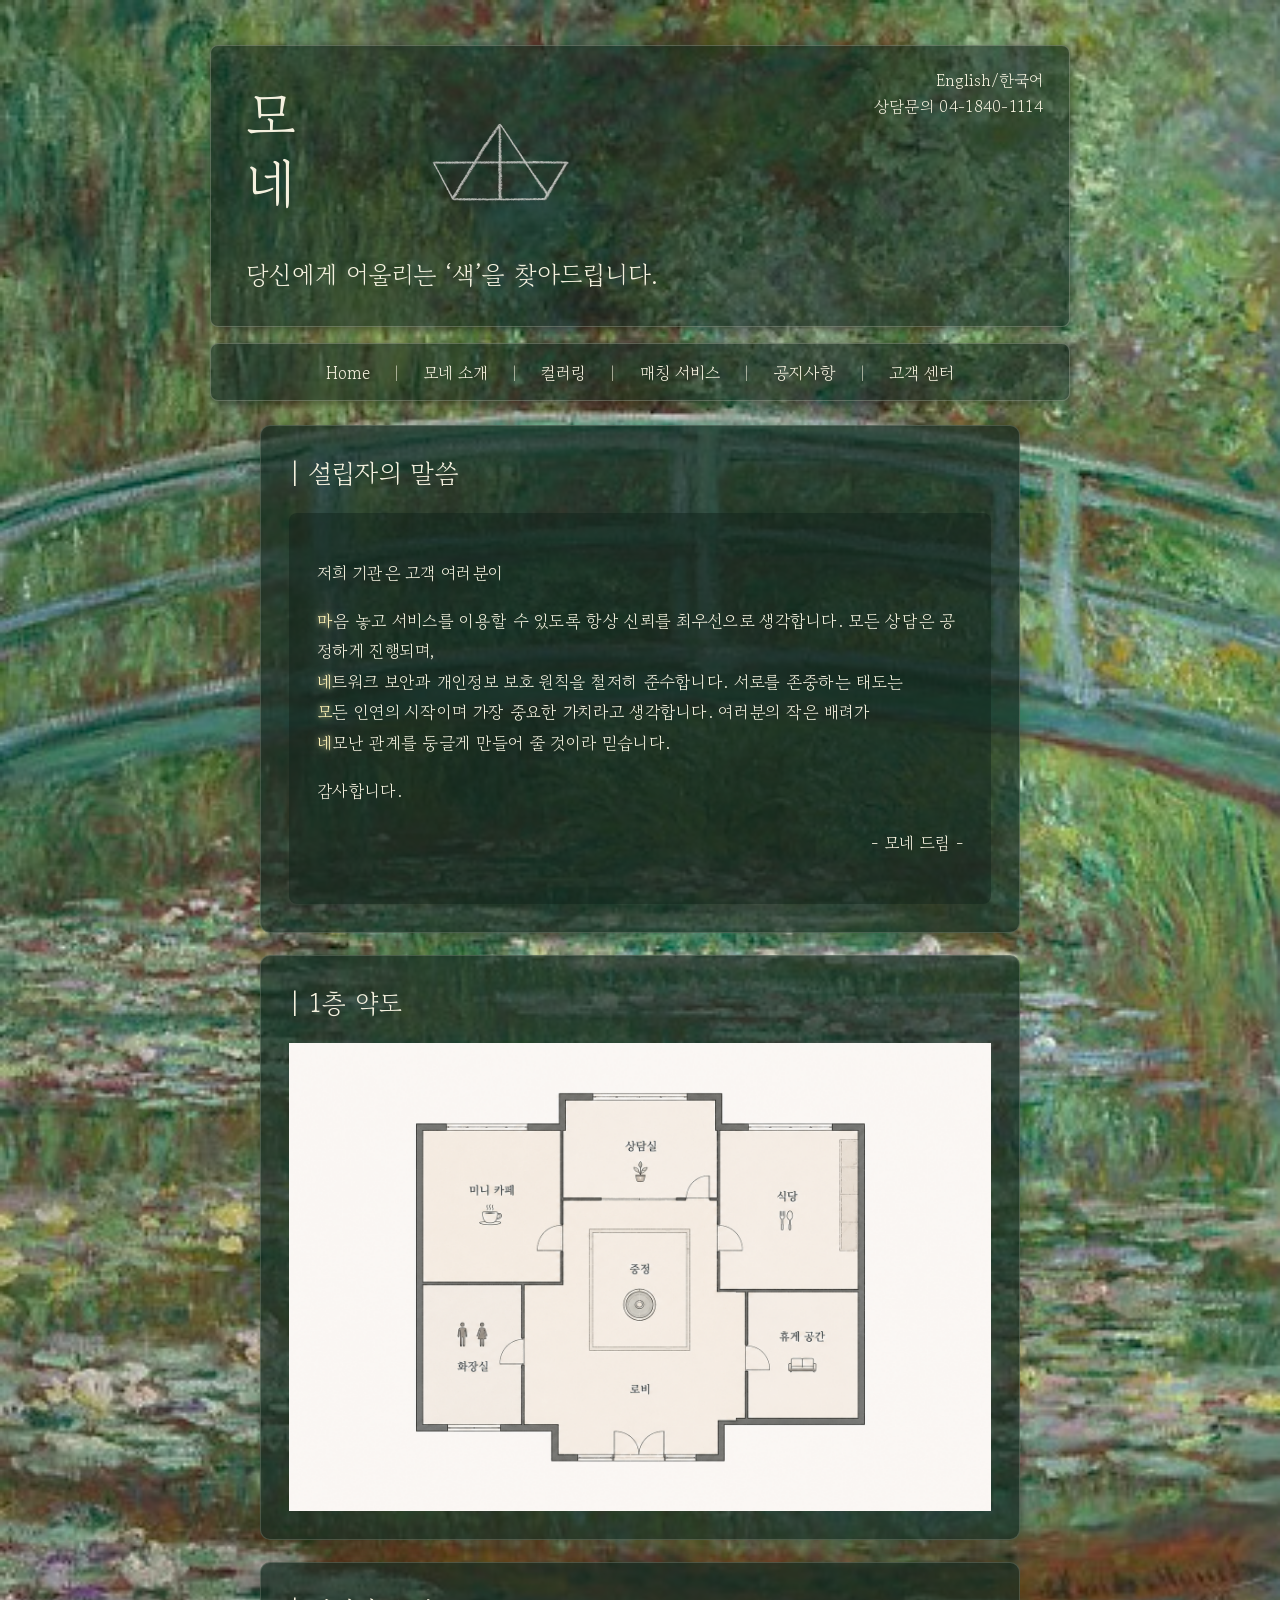
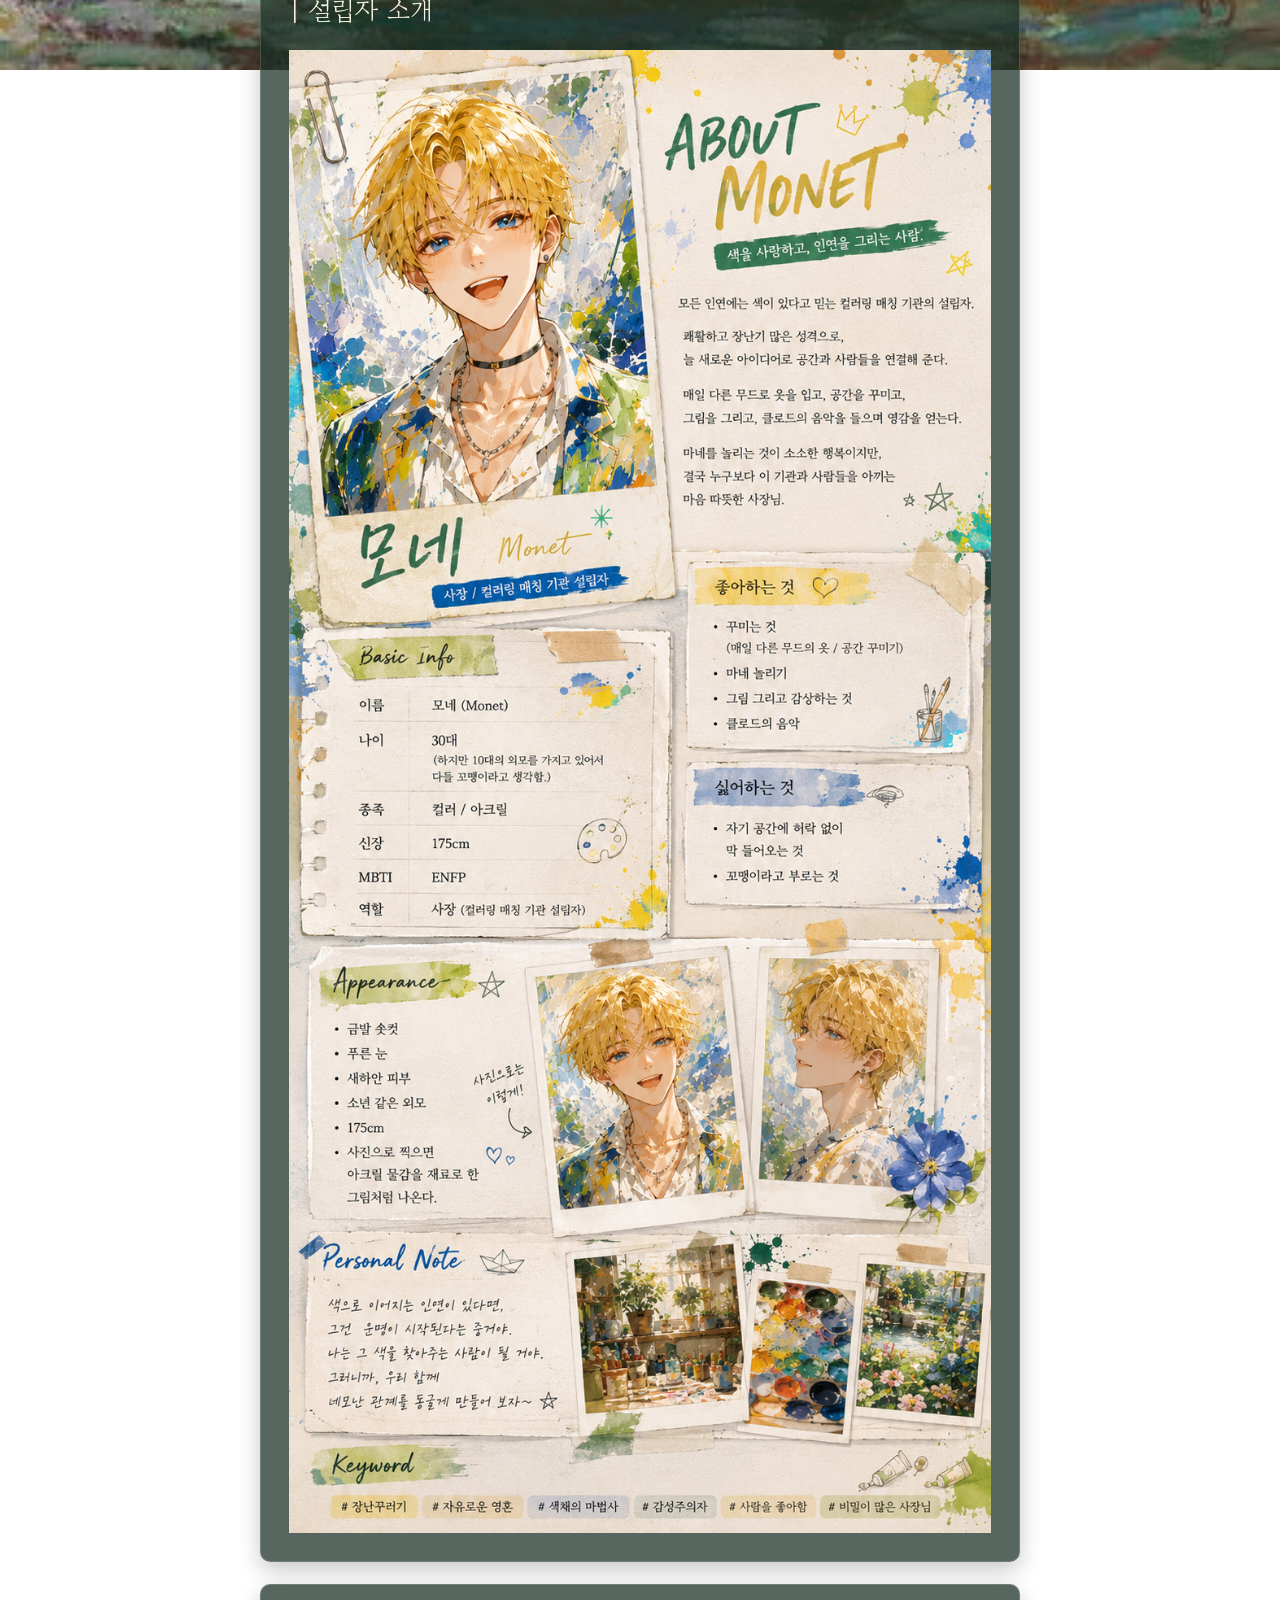
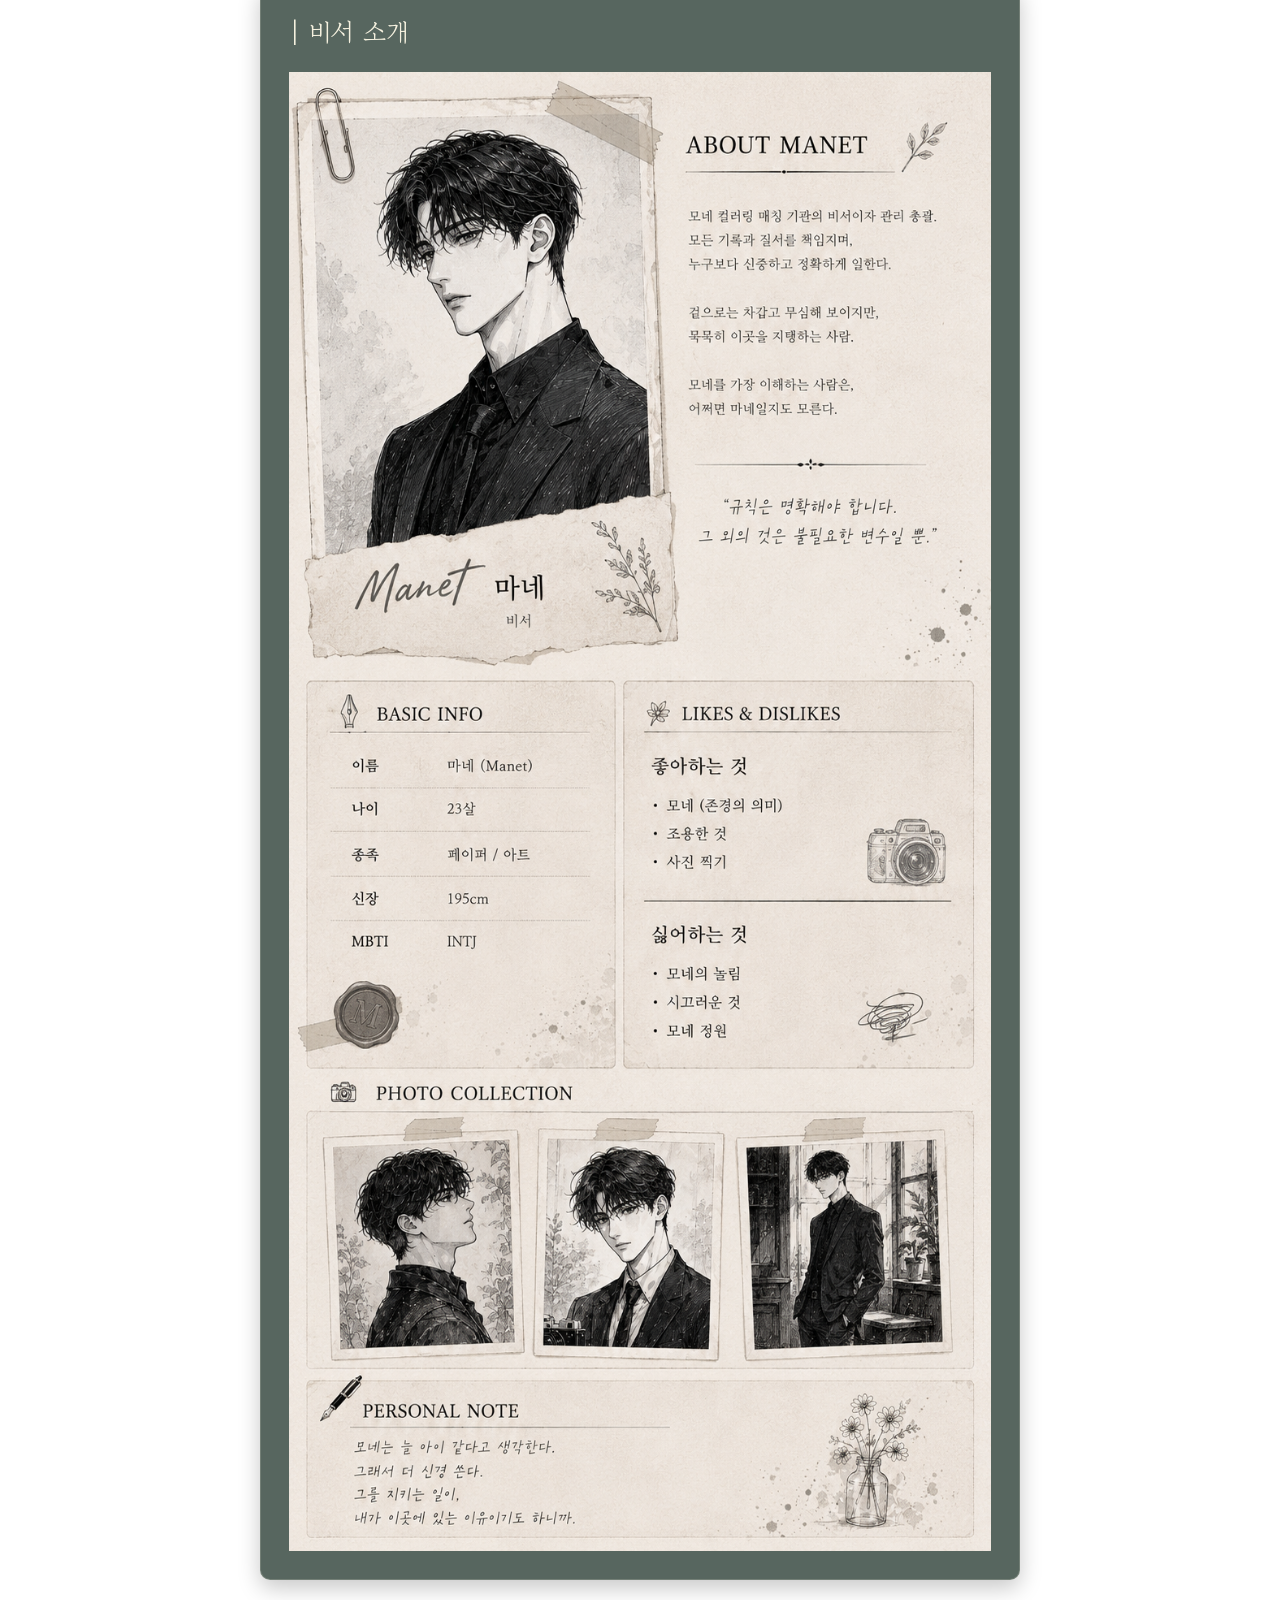
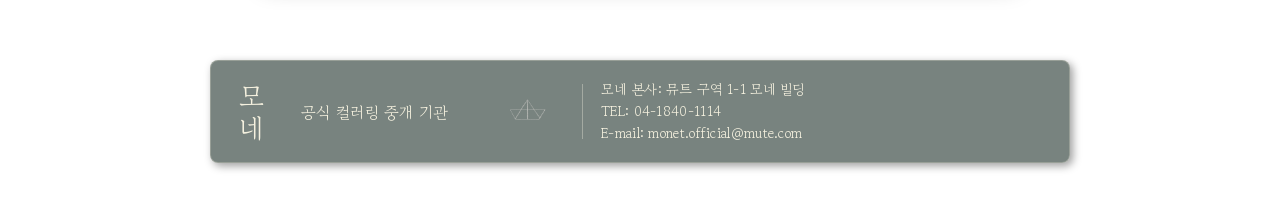
==== commit 0ab455aa: "Update about.html" ====
--- a/about.html
+++ b/about.html
@@ -92,54 +92,62 @@
         E-mail: monet.official@mute.com
       </div>
     </footer>
-
   </div>
  
+<div id="monetLetterPopup" style="display:none; position:fixed; inset:0; z-index:999999; background:rgba(0,0,0,.72); backdrop-filter:blur(4px); justify-content:center; align-items:center;">
 
-<div id="letterPopup" class="letter-popup">
-  <div class="letter-overlay"></div>
+  <div style="position:relative; width:min(92vw,620px); height:min(88vh,880px); background:url('./monet-project/assets/letter/secret-letter.png') center/100% 100% no-repeat;">
 
-  <div class="letter-modal">
-    <button id="closeLetter" class="letter-close">×</button>
+    <button id="closeMonetLetter" style="position:absolute; top:14px; right:14px; z-index:5; width:34px; height:34px; border-radius:50%; border:0; background:#f5f1df; color:#24372d; font-size:22px;">
+      ×
+    </button>
 
-    <img class="letter-bg-img" src="./monet-project/assets/letter/secret-letter.png" alt="모네 편지지">
+    <div style="position:absolute; top:17%; left:12%; right:12%; bottom:10%; overflow-y:auto; overflow-x:hidden; color:#314235; font-size:15px; line-height:1.9; word-break:keep-all; padding-right:8px;">
 
-    <div class="letter-scroll">
       <p>안녕 반가워! 난 모네야~</p>
 
-      <p>이 편지 마네한테 안 들켰겠지…?? 휴,, 이거 들키면 마네한테 혼나거든~ 이 편지는 비밀편지야~ 알았지? 그래도 용케 세로 드립을 알아내다니~ 너 좀 마음에 드는 걸?</p>
+      <p>이 편지 마네한테 안 들켰겠지…?? 휴,, 이거 들키면 마네한테 혼나거든~ 이 편지는 비밀편지야~ 알았지?</p>
 
-      <p>나 원래, 이 홈페이지 마냥 딱딱하지 않거든? 스티커 붙이고, 꾸미는 거 엄청 좋아한단 말이야 ㅠㅠ 근데 마네 이 녀석이 너무 딱딱해서 홈페이지가 이 모양이야~ 그래도 이게 그으나마 괜찮아진 거야! 원래는 더 했거든. 색이 하나도 없는 거 있지? 종이배 그림도 내가 몰래 그렸어 ㅠㅠ 흑,, 일단 이렇게라도 양해 부탁해~</p>
+      <p>나 원래, 이 홈페이지 마냥 딱딱하지 않거든? 스티커 붙이고, 꾸미는 거 엄청 좋아한단 말이야 ㅠㅠ</p>
 
-      <p>마네가 1층 구조도만 올려놨더라~ 하긴, 사실 손님들 구역은 1층까지만이니까! 근데, 거기만 알려주면 너무 재미없잖아? 너희들이 막 다녀야지, 나도 재밌어. 그래서 너를 위해서 새로운 지도를 준비해봤단다~~ 짠!</p>
+      <p>마네가 1층 구조도만 올려놨더라~ 그래서 너를 위해서 새로운 지도를 준비해봤단다~~ 짠!</p>
 
-      <img class="secret-map-img" src="./monet-project/assets/map/monet-secret-map.png" alt="모네의 비밀 지도">
+      <img src="./monet-project/assets/map/monet-secret-map.png" style="width:100%; display:block; margin:20px 0 8px; border-radius:8px;">
 
-      <a class="map-download" href="./monet-project/assets/map/monet-secret-map.png" download>
+      <a href="./monet-project/assets/map/monet-secret-map.png" download style="display:block; text-align:center; color:#314235; margin-bottom:24px;">
         비밀지도 저장하기
       </a>
 
-      <p>이쁘지! 내가 그린 거야~ ㅎㅎ 필요한 내용은 내가 각주를 많이 달아놨어! 자세한 내용은 밑에 글을 읽어줘!</p>
+      <p>이쁘지! 내가 그린 거야~ ㅎㅎ 자세한 내용은 밑에 글을 읽어줘!</p>
 
-      <p>1층은 아까 봤다시피 상담실, 미니 카페, 식당이 있어~ 상담실은 내가 컬러링 상담 하는 공간이구, 미니 카페는 너랑 매칭 된 상대와 대화를 나눌 수 있는 공간이야.</p>
+      <p>1층은 상담실, 미니 카페, 식당이 있어~ 상담실은 컬러링 상담을 하는 공간이고, 미니 카페는 매칭된 상대와 대화를 나누는 공간이야.</p>
+
+      <p>아… 실수로 4층도 있다고 적어놓기는 했는데, 무시해. 거긴 들어가지 마. 말했지? 나는 푸른 수염이거든!</p>
 
       <p>그럼 난 간다~ 안녕~</p>
+
     </div>
   </div>
 </div>
 
 <script>
-  const letterPopup = document.getElementById("letterPopup");
-  const closeLetter = document.getElementById("closeLetter");
+  const monetLetterPopup = document.getElementById("monetLetterPopup");
+  const closeMonetLetter = document.getElementById("closeMonetLetter");
 
-  document.querySelectorAll(".secret-spark").forEach(el => {
-    el.addEventListener("click", () => {
-      letterPopup.classList.add("show");
+  document.querySelectorAll(".secret-spark").forEach(function(el) {
+    el.addEventListener("click", function() {
+      monetLetterPopup.style.display = "flex";
     });
   });
 
-  closeLetter.addEventListener("click", () => {
-    letterPopup.classList.remove("show");
+  closeMonetLetter.addEventListener("click", function() {
+    monetLetterPopup.style.display = "none";
+  });
+
+  monetLetterPopup.addEventListener("click", function(e) {
+    if (e.target === monetLetterPopup) {
+      monetLetterPopup.style.display = "none";
+    }
   });
 </script>
 </body>
--- a/style.css
+++ b/style.css
@@ -1268,3 +1268,101 @@
     font-size: 13.5px;
   }
 }
+.letter-popup {
+  display: none;
+  position: fixed;
+  inset: 0;
+  z-index: 999999;
+  justify-content: center;
+  align-items: center;
+}
+
+.letter-popup.show {
+  display: flex;
+}
+
+.letter-overlay {
+  position: absolute;
+  inset: 0;
+  background: rgba(0,0,0,0.68);
+  backdrop-filter: blur(4px);
+}
+
+.letter-modal {
+  position: relative;
+  width: min(90vw, 620px);
+  height: min(88vh, 900px);
+  z-index: 2;
+}
+
+.letter-bg-img {
+  position: absolute;
+  inset: 0;
+  width: 100%;
+  height: 100%;
+  object-fit: fill;
+  border-radius: 14px;
+}
+
+.letter-close {
+  position: absolute;
+  top: 16px;
+  right: 16px;
+  z-index: 4;
+  width: 34px;
+  height: 34px;
+  border-radius: 50%;
+  border: 0;
+  background: rgba(245,241,223,.9);
+  font-size: 22px;
+  cursor: pointer;
+}
+
+.letter-scroll {
+  position: absolute;
+  left: 12%;
+  right: 12%;
+  top: 18%;
+  bottom: 10%;
+  z-index: 3;
+  overflow-y: auto;
+  overflow-x: hidden;
+  color: #314235;
+  font-size: 15px;
+  line-height: 1.9;
+  word-break: keep-all;
+}
+
+.letter-scroll p {
+  margin: 0 0 18px;
+}
+
+.secret-map-img {
+  width: 100%;
+  display: block;
+  margin: 20px auto 8px;
+  border-radius: 8px;
+}
+
+.map-download {
+  display: block;
+  text-align: center;
+  margin: 0 auto 24px;
+  color: #314235;
+}
+
+@media (max-width:700px) {
+  .letter-modal {
+    width: 94vw;
+    height: 86vh;
+  }
+
+  .letter-scroll {
+    left: 11%;
+    right: 11%;
+    top: 17%;
+    bottom: 9%;
+    font-size: 13px;
+    line-height: 1.75;
+  }
+}
